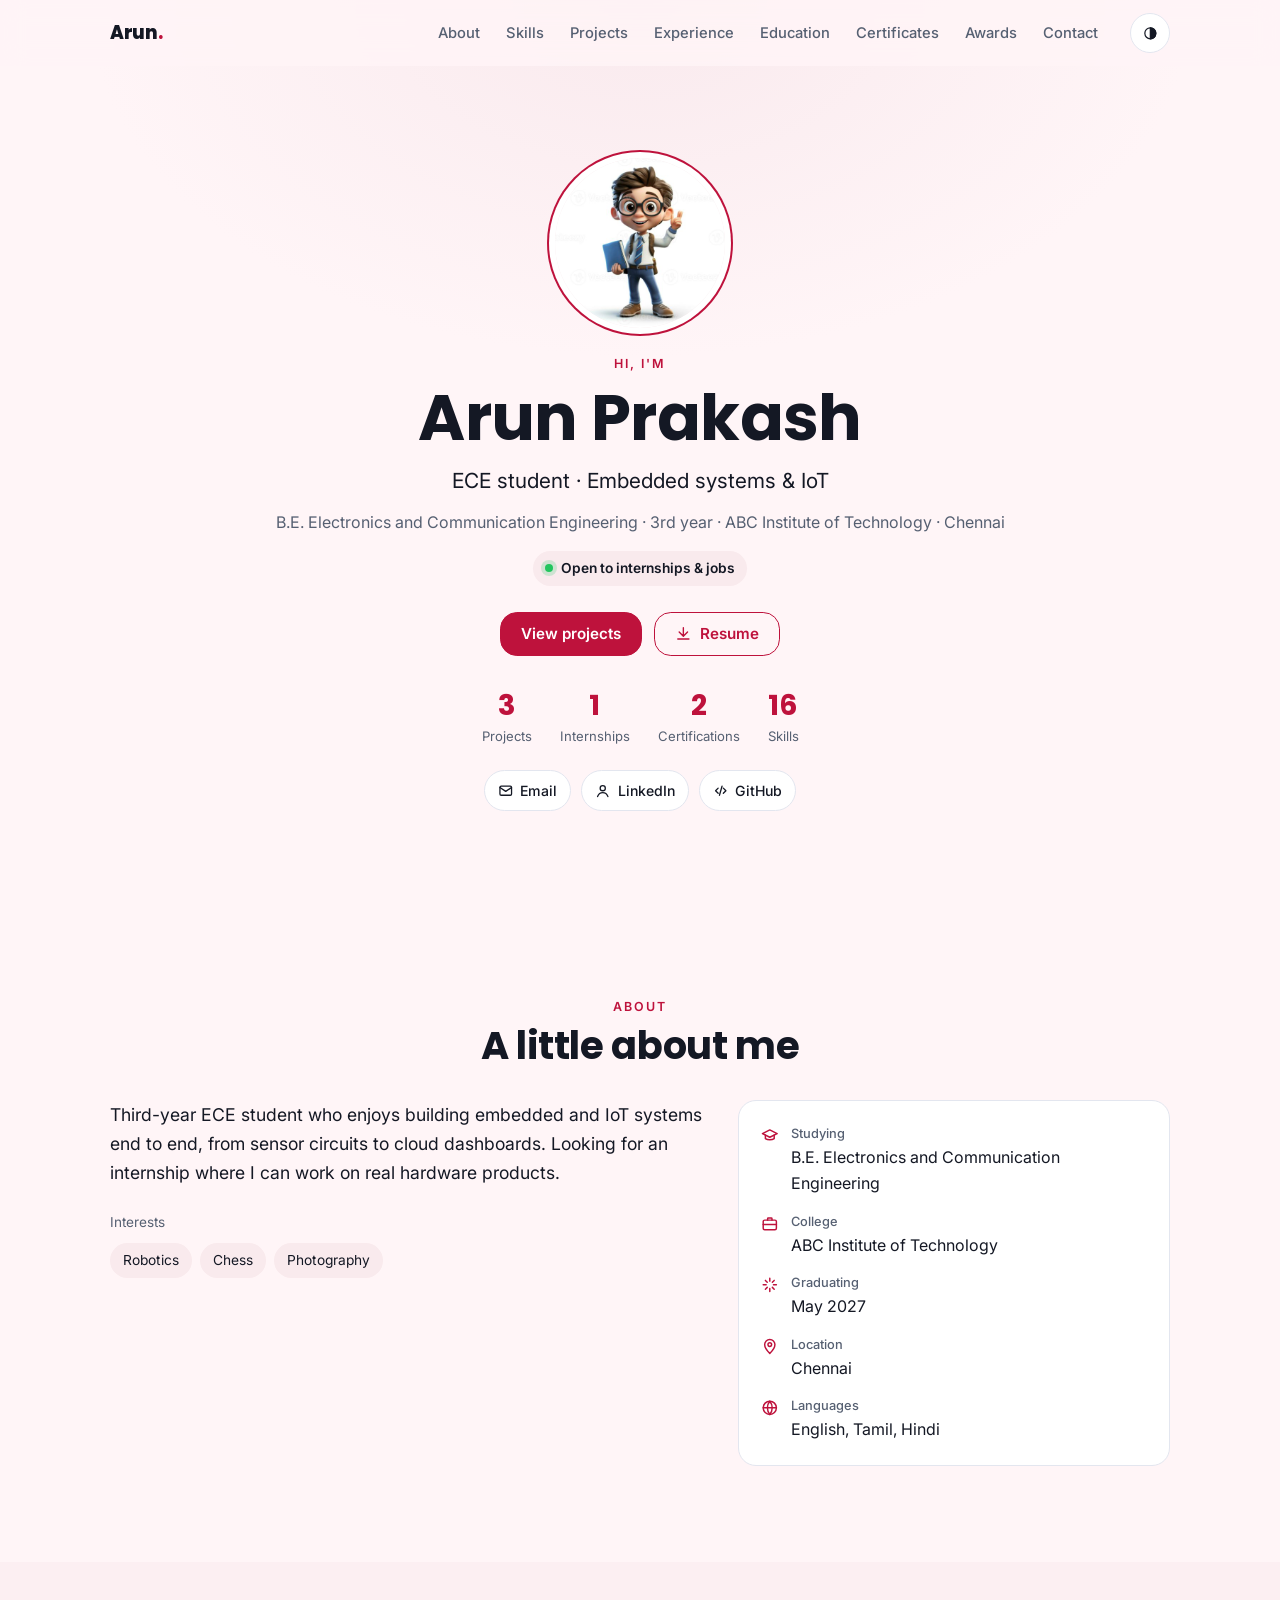
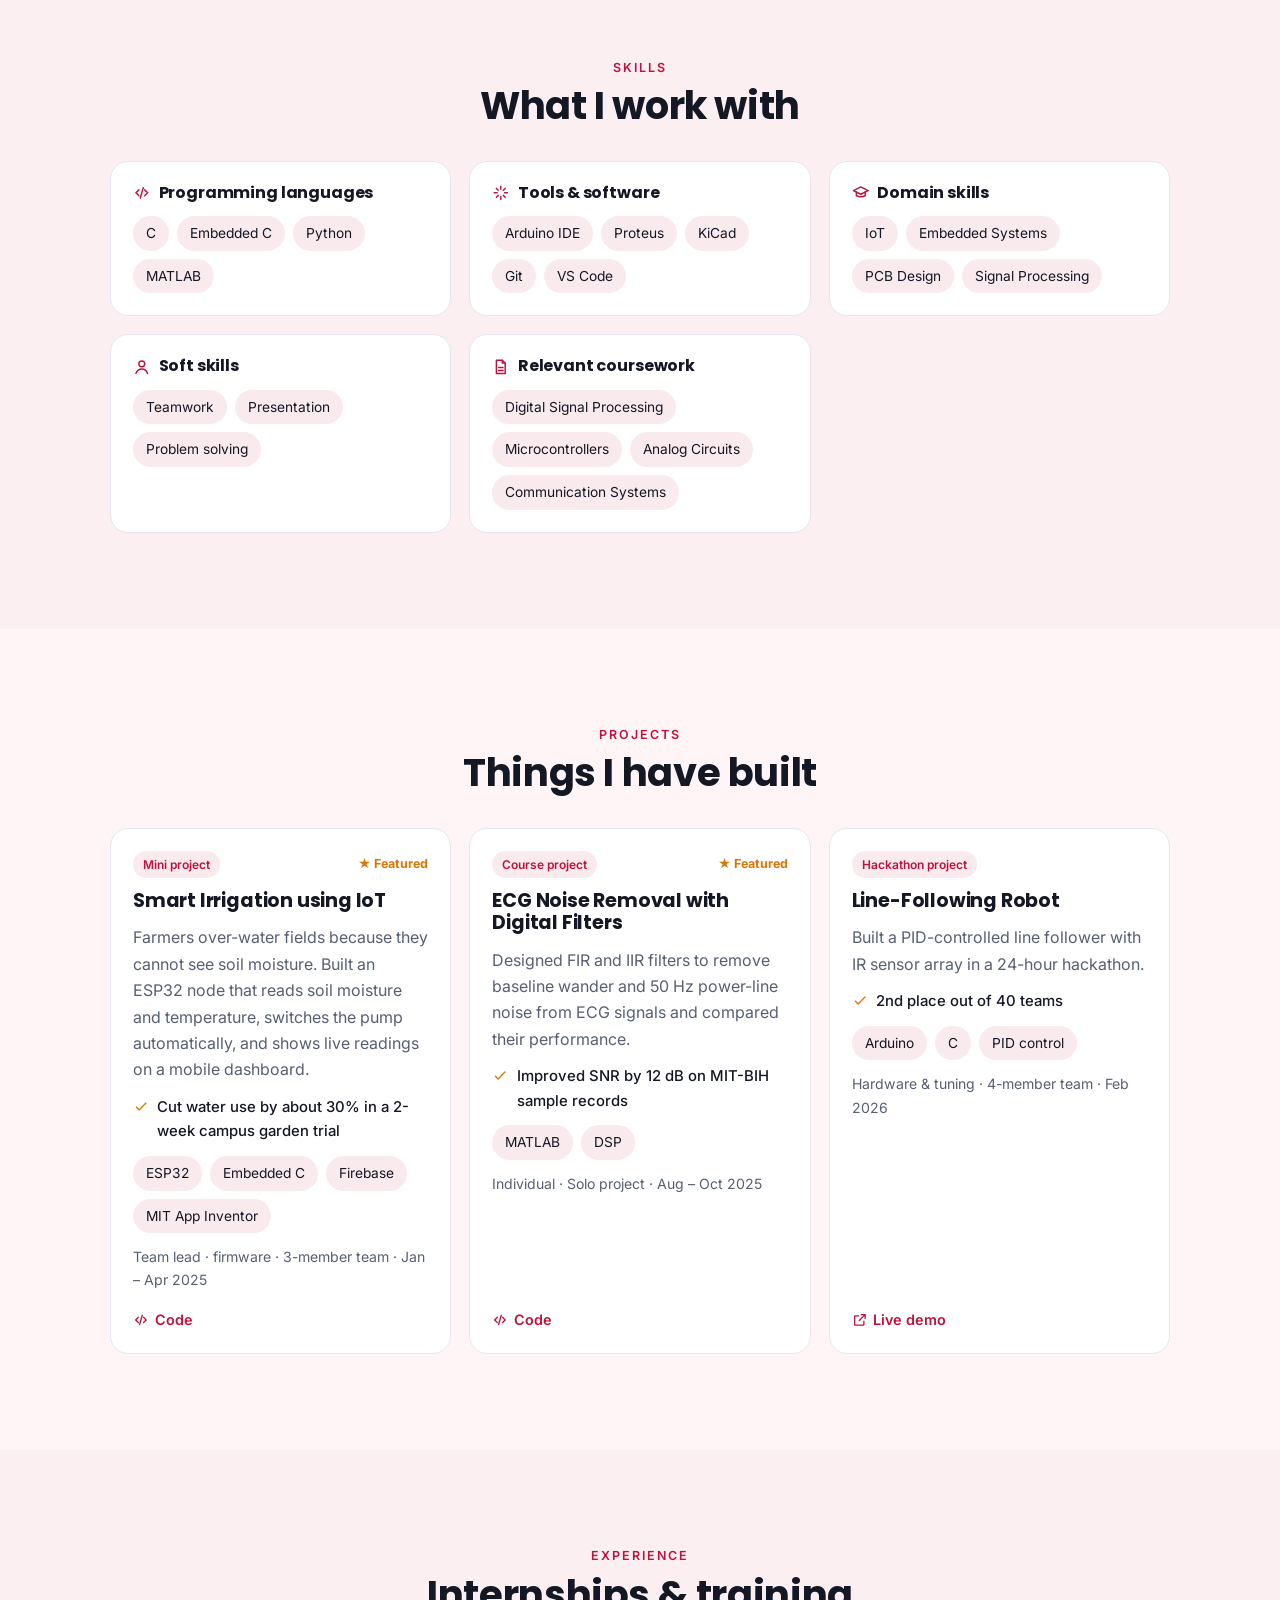
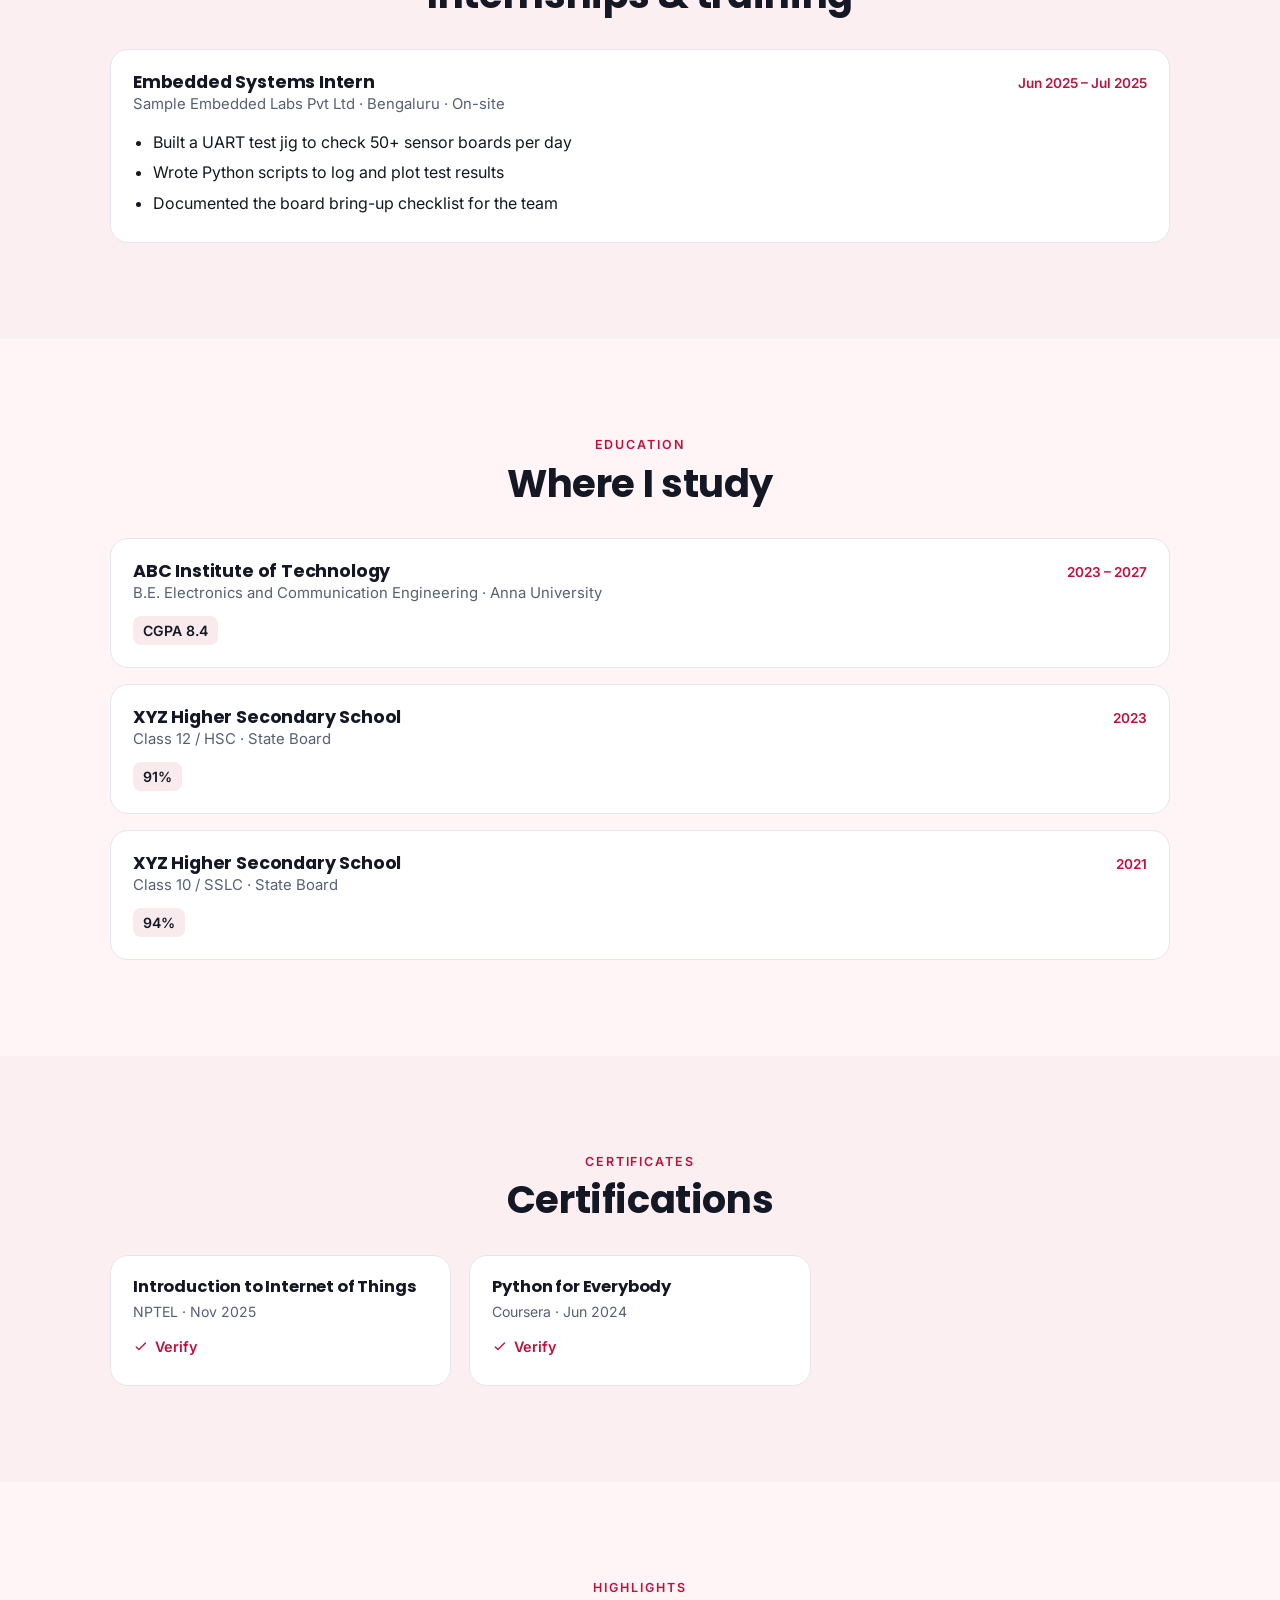
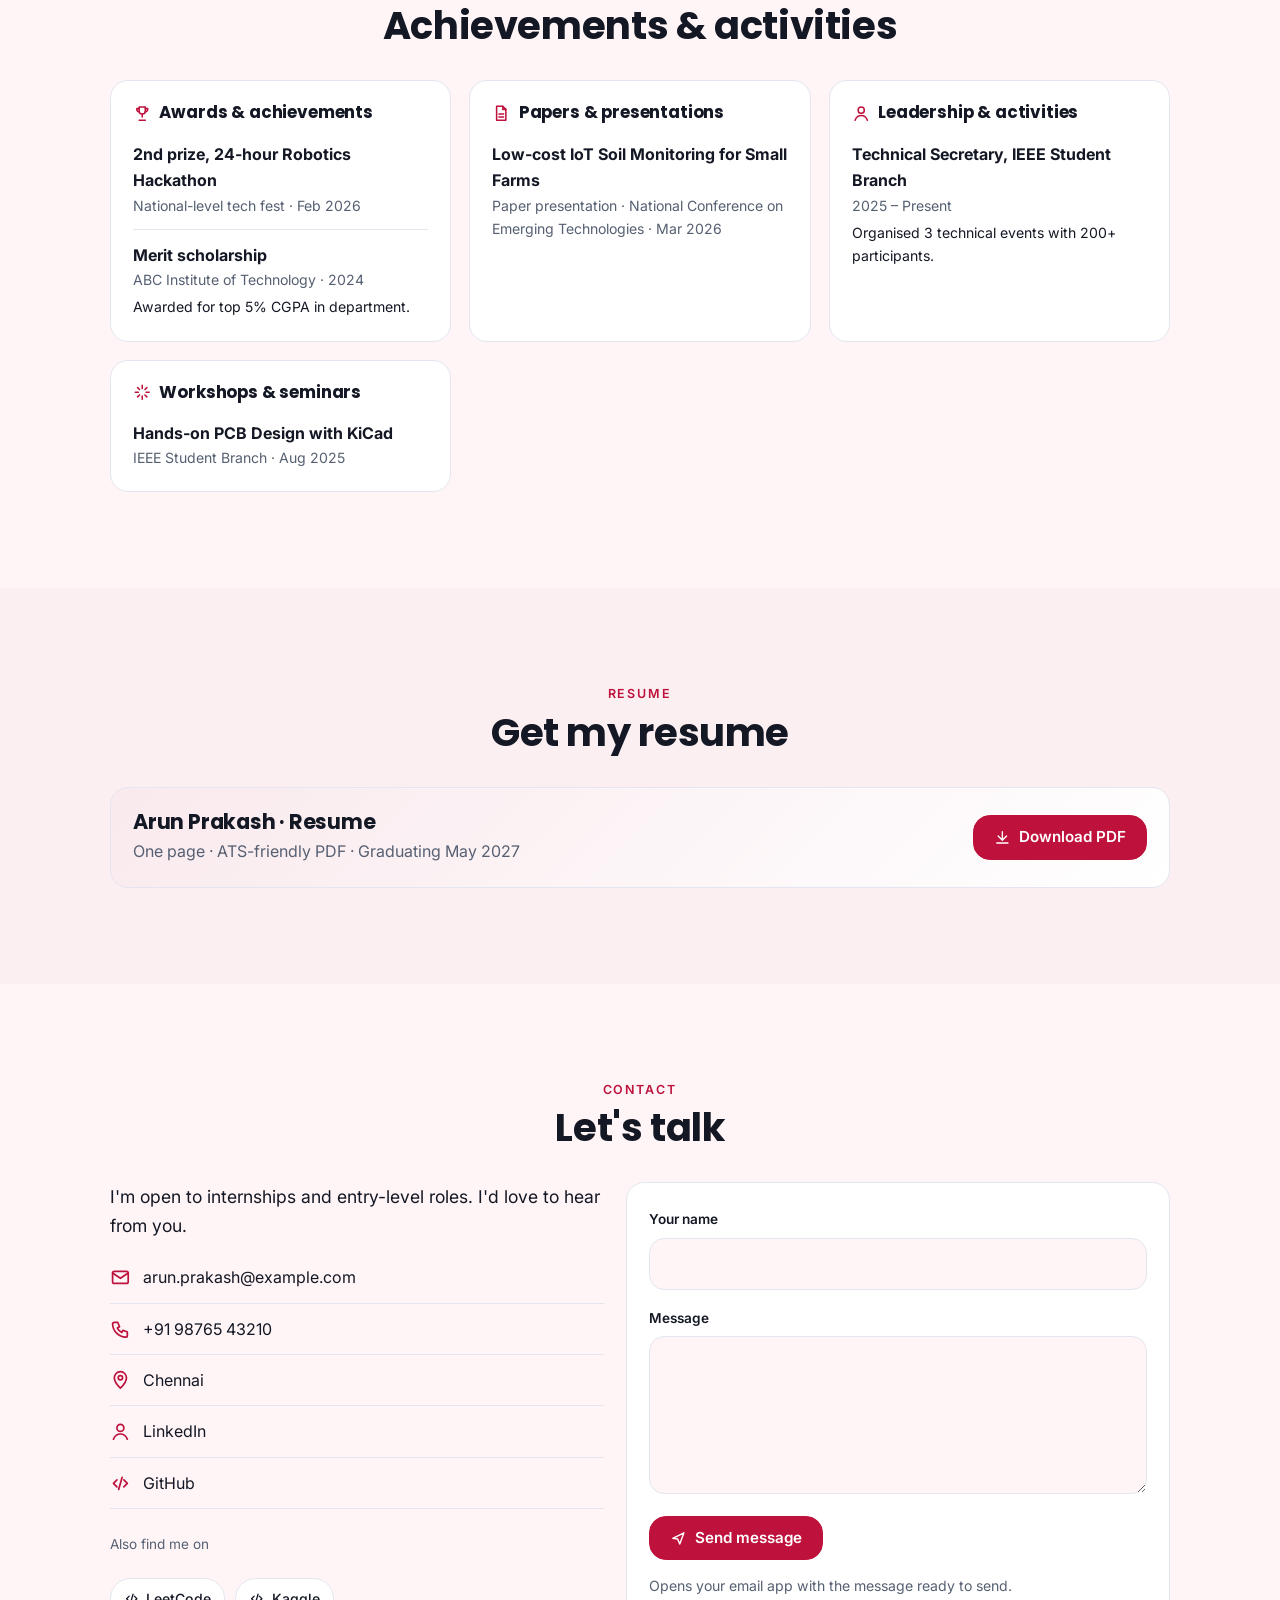
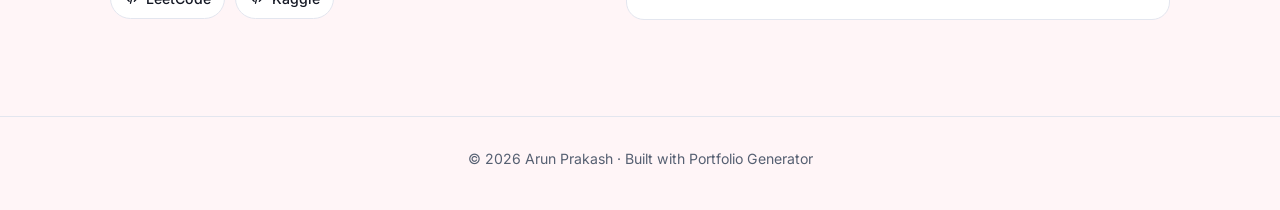
==== index.html @ 9b0698e5 "Add files via upload" ====
<!doctype html>
<html lang="en">
<head>
<meta charset="utf-8">
<meta name="viewport" content="width=device-width,initial-scale=1">
<title>Arun Prakash · Portfolio</title>
<meta name="description" content="ECE student · Embedded systems &amp; IoT">
<meta name="author" content="Arun Prakash">
<meta property="og:type" content="website">
<meta property="og:title" content="Arun Prakash · Portfolio">
<meta property="og:description" content="ECE student · Embedded systems &amp; IoT">
<meta property="og:url" content="https://hemasri-kalaiselvan.github.io/portfolio/">
<link rel="canonical" href="https://hemasri-kalaiselvan.github.io/portfolio/">
<meta property="og:image" content="https://hemasri-kalaiselvan.github.io/portfolio/assets/img/profile.jpg">
<meta name="theme-color" content="#be123c">
<meta name="color-scheme" content="light dark">
<link rel="icon" href="data:image/svg+xml,%3Csvg%20xmlns%3D%22http%3A%2F%2Fwww.w3.org%2F2000%2Fsvg%22%20viewBox%3D%220%200%2064%2064%22%3E%3Crect%20width%3D%2264%22%20height%3D%2264%22%20rx%3D%2216%22%20fill%3D%22%23be123c%22%2F%3E%3Ctext%20x%3D%2232%22%20y%3D%2245%22%20font-family%3D%22Arial%2Csans-serif%22%20font-size%3D%2236%22%20font-weight%3D%22800%22%20fill%3D%22%23fff%22%20text-anchor%3D%22middle%22%3EA%3C%2Ftext%3E%3C%2Fsvg%3E">
<link rel="preconnect" href="https://fonts.googleapis.com">
<link rel="preconnect" href="https://fonts.gstatic.com" crossorigin>
<link rel="stylesheet" href="https://fonts.googleapis.com/css2?family=Poppins:wght@500;600;700&family=Inter:wght@400;500;600&display=swap">
<link rel="stylesheet" href="css/style.css">
</head>
<body class="L-classic N-topbar A-lift F-friendly">
<header class="nav" id="nav"><a class="brand" href="#home">Arun<span>.</span></a><nav class="links" aria-label="Sections"><a href="#about"><svg class="i" viewBox="0 0 24 24" aria-hidden="true"><circle cx="12" cy="8" r="4"/><path d="M4 21c1.5-4 4.5-6 8-6s6.5 2 8 6"/></svg><span>About</span></a><a href="#skills"><svg class="i" viewBox="0 0 24 24" aria-hidden="true"><path d="M12 3v4M12 17v4M3 12h4M17 12h4M6 6l2.5 2.5M15.5 15.5L18 18M18 6l-2.5 2.5M8.5 15.5L6 18"/></svg><span>Skills</span></a><a href="#projects"><svg class="i" viewBox="0 0 24 24" aria-hidden="true"><path d="M3 7a2 2 0 0 1 2-2h4l2 2h8a2 2 0 0 1 2 2v8a2 2 0 0 1-2 2H5a2 2 0 0 1-2-2z"/></svg><span>Projects</span></a><a href="#experience"><svg class="i" viewBox="0 0 24 24" aria-hidden="true"><rect x="3" y="7" width="18" height="13" rx="2"/><path d="M9 7V5a1 1 0 0 1 1-1h4a1 1 0 0 1 1 1v2M3 13h18"/></svg><span>Experience</span></a><a href="#education"><svg class="i" viewBox="0 0 24 24" aria-hidden="true"><path d="M2 9l10-5 10 5-10 5z"/><path d="M6 11v5c3 2 9 2 12 0v-5"/></svg><span>Education</span></a><a href="#certifications"><svg class="i" viewBox="0 0 24 24" aria-hidden="true"><circle cx="12" cy="9" r="6"/><path d="M8.5 14L7 22l5-3 5 3-1.5-8"/></svg><span>Certificates</span></a><a href="#achievements"><svg class="i" viewBox="0 0 24 24" aria-hidden="true"><path d="M8 4h8v5a4 4 0 0 1-8 0z"/><path d="M8 6H5a3 3 0 0 0 3 4M16 6h3a3 3 0 0 1-3 4M12 13v4M8 21h8"/></svg><span>Awards</span></a><a href="#contact"><svg class="i" viewBox="0 0 24 24" aria-hidden="true"><rect x="3" y="5" width="18" height="14" rx="2"/><path d="M3 7l9 6 9-6"/></svg><span>Contact</span></a></nav><div class="tools"><button class="ib tt" id="themeToggle" type="button" aria-label="Switch light or dark mode" title="Light / dark"><svg class="i" viewBox="0 0 24 24" aria-hidden="true"><circle cx="12" cy="12" r="9"/><path d="M12 3a9 9 0 0 1 0 18z" fill="currentColor"/></svg></button><button class="ib burger" id="burger" type="button" aria-label="Open menu" aria-expanded="false"><svg class="i" viewBox="0 0 24 24" aria-hidden="true"><path d="M4 7h16M4 12h16M4 17h16"/></svg></button></div></header>
<section id="home" class="hero"><div class="wrap hero-inner"><div class="hero-photo rv"><img src="assets/img/profile.jpg" alt="Arun Prakash" width="480" height="480"></div><div class="hero-text rv"><p class="eyebrow">Hi, I'm</p><h1>Arun Prakash</h1><p class="headline">ECE student · Embedded systems &amp; IoT</p><p class="meta">B.E. Electronics and Communication Engineering · 3rd year · ABC Institute of Technology · Chennai</p><span class="badge"><i class="dot"></i>Open to internships &amp; jobs</span><div class="ctas"><a class="btn primary" href="#projects">View projects</a><a class="btn ghost" href="assets/resume/Arun_Prakash_Resume.pdf" download><svg class="i" viewBox="0 0 24 24" aria-hidden="true"><path d="M12 4v12M6 10l6 6 6-6M4 20h16"/></svg>Resume</a></div></div><div class="hero-stats rv"><div class="stat"><b>3</b><span>Projects</span></div><div class="stat"><b>1</b><span>Internships</span></div><div class="stat"><b>2</b><span>Certifications</span></div><div class="stat"><b>16</b><span>Skills</span></div></div><div class="hero-social rv"><a class="social" href="mailto:arun.prakash@example.com" aria-label="Email"><svg class="i" viewBox="0 0 24 24" aria-hidden="true"><rect x="3" y="5" width="18" height="14" rx="2"/><path d="M3 7l9 6 9-6"/></svg><span>Email</span></a><a class="social" href="https://www.linkedin.com/in/arun-prakash-example" target="_blank" rel="noopener" aria-label="LinkedIn"><svg class="i" viewBox="0 0 24 24" aria-hidden="true"><circle cx="12" cy="8" r="4"/><path d="M4 21c1.5-4 4.5-6 8-6s6.5 2 8 6"/></svg><span>LinkedIn</span></a><a class="social" href="https://github.com/arun-prakash-example" target="_blank" rel="noopener" aria-label="GitHub"><svg class="i" viewBox="0 0 24 24" aria-hidden="true"><path d="M8 8l-4 4 4 4M16 8l4 4-4 4M14 5l-4 14"/></svg><span>GitHub</span></a></div></div></section>
<main class="content">
<section id="about" class="sec"><div class="wrap"><div class="sh rv"><p class="eyebrow">About</p><h2>A little about me</h2></div><div class="sb"><div class="about"><div class="rv"><p class="lead">Third-year ECE student who enjoys building embedded and IoT systems end to end, from sensor circuits to cloud dashboards. Looking for an internship where I can work on real hardware products.</p><p class="label">Interests</p><ul class="chips"><li>Robotics</li><li>Chess</li><li>Photography</li></ul></div><div class="card facts rv"><div class="fact"><svg class="i" viewBox="0 0 24 24" aria-hidden="true"><path d="M2 9l10-5 10 5-10 5z"/><path d="M6 11v5c3 2 9 2 12 0v-5"/></svg><div><b>Studying</b>B.E. Electronics and Communication Engineering</div></div><div class="fact"><svg class="i" viewBox="0 0 24 24" aria-hidden="true"><rect x="3" y="7" width="18" height="13" rx="2"/><path d="M9 7V5a1 1 0 0 1 1-1h4a1 1 0 0 1 1 1v2M3 13h18"/></svg><div><b>College</b>ABC Institute of Technology</div></div><div class="fact"><svg class="i" viewBox="0 0 24 24" aria-hidden="true"><path d="M12 3v4M12 17v4M3 12h4M17 12h4M6 6l2.5 2.5M15.5 15.5L18 18M18 6l-2.5 2.5M8.5 15.5L6 18"/></svg><div><b>Graduating</b>May 2027</div></div><div class="fact"><svg class="i" viewBox="0 0 24 24" aria-hidden="true"><path d="M12 21s-7-6.5-7-12a7 7 0 0 1 14 0c0 5.5-7 12-7 12z"/><circle cx="12" cy="9" r="2.5"/></svg><div><b>Location</b>Chennai</div></div><div class="fact"><svg class="i" viewBox="0 0 24 24" aria-hidden="true"><circle cx="12" cy="12" r="9"/><path d="M3 12h18M12 3a14 14 0 0 1 0 18M12 3a14 14 0 0 0 0 18"/></svg><div><b>Languages</b>English, Tamil, Hindi</div></div></div></div></div></div></section>
<section id="skills" class="sec"><div class="wrap"><div class="sh rv"><p class="eyebrow">Skills</p><h2>What I work with</h2></div><div class="sb"><div class="skillgroups"><div class="card rv"><h3><svg class="i" viewBox="0 0 24 24" aria-hidden="true"><path d="M8 8l-4 4 4 4M16 8l4 4-4 4M14 5l-4 14"/></svg>Programming languages</h3><ul class="chips"><li>C</li><li>Embedded C</li><li>Python</li><li>MATLAB</li></ul></div><div class="card rv"><h3><svg class="i" viewBox="0 0 24 24" aria-hidden="true"><path d="M12 3v4M12 17v4M3 12h4M17 12h4M6 6l2.5 2.5M15.5 15.5L18 18M18 6l-2.5 2.5M8.5 15.5L6 18"/></svg>Tools & software</h3><ul class="chips"><li>Arduino IDE</li><li>Proteus</li><li>KiCad</li><li>Git</li><li>VS Code</li></ul></div><div class="card rv"><h3><svg class="i" viewBox="0 0 24 24" aria-hidden="true"><path d="M2 9l10-5 10 5-10 5z"/><path d="M6 11v5c3 2 9 2 12 0v-5"/></svg>Domain skills</h3><ul class="chips"><li>IoT</li><li>Embedded Systems</li><li>PCB Design</li><li>Signal Processing</li></ul></div><div class="card rv"><h3><svg class="i" viewBox="0 0 24 24" aria-hidden="true"><circle cx="12" cy="8" r="4"/><path d="M4 21c1.5-4 4.5-6 8-6s6.5 2 8 6"/></svg>Soft skills</h3><ul class="chips"><li>Teamwork</li><li>Presentation</li><li>Problem solving</li></ul></div><div class="card rv"><h3><svg class="i" viewBox="0 0 24 24" aria-hidden="true"><path d="M6 3h8l4 4v14H6z"/><path d="M14 3v4h4M9 13h6M9 17h6"/></svg>Relevant coursework</h3><ul class="chips"><li>Digital Signal Processing</li><li>Microcontrollers</li><li>Analog Circuits</li><li>Communication Systems</li></ul></div></div></div></div></section>
<section id="projects" class="sec"><div class="wrap"><div class="sh rv"><p class="eyebrow">Projects</p><h2>Things I have built</h2></div><div class="sb"><div class="grid"><article class="card proj rv" data-cat="Mini project"><div class="proj-top"><span class="tag">Mini project</span><span class="star">★ Featured</span></div><h3>Smart Irrigation using IoT</h3><p class="muted">Farmers over-water fields because they cannot see soil moisture. Built an ESP32 node that reads soil moisture and temperature, switches the pump automatically, and shows live readings on a mobile dashboard.</p><p class="outcome"><svg class="i" viewBox="0 0 24 24" aria-hidden="true"><path d="M5 12l4 4 10-10"/></svg><span>Cut water use by about 30% in a 2-week campus garden trial</span></p><ul class="chips"><li>ESP32</li><li>Embedded C</li><li>Firebase</li><li>MIT App Inventor</li></ul><p class="small muted">Team lead · firmware · 3-member team · Jan – Apr 2025</p><div class="plinks"><a href="https://github.com/arun-prakash-example/smart-irrigation" target="_blank" rel="noopener"><svg class="i" viewBox="0 0 24 24" aria-hidden="true"><path d="M8 8l-4 4 4 4M16 8l4 4-4 4M14 5l-4 14"/></svg>Code</a></div></article><article class="card proj rv" data-cat="Course project"><div class="proj-top"><span class="tag">Course project</span><span class="star">★ Featured</span></div><h3>ECG Noise Removal with Digital Filters</h3><p class="muted">Designed FIR and IIR filters to remove baseline wander and 50 Hz power-line noise from ECG signals and compared their performance.</p><p class="outcome"><svg class="i" viewBox="0 0 24 24" aria-hidden="true"><path d="M5 12l4 4 10-10"/></svg><span>Improved SNR by 12 dB on MIT-BIH sample records</span></p><ul class="chips"><li>MATLAB</li><li>DSP</li></ul><p class="small muted">Individual · Solo project · Aug – Oct 2025</p><div class="plinks"><a href="https://github.com/arun-prakash-example/ecg-filters" target="_blank" rel="noopener"><svg class="i" viewBox="0 0 24 24" aria-hidden="true"><path d="M8 8l-4 4 4 4M16 8l4 4-4 4M14 5l-4 14"/></svg>Code</a></div></article><article class="card proj rv" data-cat="Hackathon project"><div class="proj-top"><span class="tag">Hackathon project</span></div><h3>Line-Following Robot</h3><p class="muted">Built a PID-controlled line follower with IR sensor array in a 24-hour hackathon.</p><p class="outcome"><svg class="i" viewBox="0 0 24 24" aria-hidden="true"><path d="M5 12l4 4 10-10"/></svg><span>2nd place out of 40 teams</span></p><ul class="chips"><li>Arduino</li><li>C</li><li>PID control</li></ul><p class="small muted">Hardware &amp; tuning · 4-member team · Feb 2026</p><div class="plinks"><a href="https://youtube.com/watch?v=example" target="_blank" rel="noopener"><svg class="i" viewBox="0 0 24 24" aria-hidden="true"><path d="M14 4h6v6M20 4l-9 9M18 14v5a1 1 0 0 1-1 1H5a1 1 0 0 1-1-1V7a1 1 0 0 1 1-1h5"/></svg>Live demo</a></div></article></div></div></div></section>
<section id="experience" class="sec"><div class="wrap"><div class="sh rv"><p class="eyebrow">Experience</p><h2>Internships & training</h2></div><div class="sb"><div class="list"><article class="card entry rv"><div class="entry-head"><div><h3>Embedded Systems Intern</h3><p class="org">Sample Embedded Labs Pvt Ltd · Bengaluru · On-site</p></div><span class="when">Jun 2025 – Jul 2025</span></div><ul class="bullets"><li>Built a UART test jig to check 50+ sensor boards per day</li><li>Wrote Python scripts to log and plot test results</li><li>Documented the board bring-up checklist for the team</li></ul></article></div></div></div></section>
<section id="education" class="sec"><div class="wrap"><div class="sh rv"><p class="eyebrow">Education</p><h2>Where I study</h2></div><div class="sb"><div class="list"><article class="card entry rv"><div class="entry-head"><div><h3>ABC Institute of Technology</h3><p class="org">B.E. Electronics and Communication Engineering · Anna University</p></div><span class="when">2023 – 2027</span></div><span class="score">CGPA 8.4</span></article><article class="card entry rv"><div class="entry-head"><div><h3>XYZ Higher Secondary School</h3><p class="org">Class 12 / HSC · State Board</p></div><span class="when">2023</span></div><span class="score">91%</span></article><article class="card entry rv"><div class="entry-head"><div><h3>XYZ Higher Secondary School</h3><p class="org">Class 10 / SSLC · State Board</p></div><span class="when">2021</span></div><span class="score">94%</span></article></div></div></div></section>
<section id="certifications" class="sec"><div class="wrap"><div class="sh rv"><p class="eyebrow">Certificates</p><h2>Certifications</h2></div><div class="sb"><div class="grid"><article class="card cert rv"><h3>Introduction to Internet of Things</h3><p class="small muted">NPTEL · Nov 2025</p><a class="verify" href="https://nptel.ac.in/" target="_blank" rel="noopener"><svg class="i" viewBox="0 0 24 24" aria-hidden="true"><path d="M5 12l4 4 10-10"/></svg>Verify</a></article><article class="card cert rv"><h3>Python for Everybody</h3><p class="small muted">Coursera · Jun 2024</p><a class="verify" href="https://www.coursera.org/" target="_blank" rel="noopener"><svg class="i" viewBox="0 0 24 24" aria-hidden="true"><path d="M5 12l4 4 10-10"/></svg>Verify</a></article></div></div></div></section>
<section id="achievements" class="sec"><div class="wrap"><div class="sh rv"><p class="eyebrow">Highlights</p><h2>Achievements & activities</h2></div><div class="sb"><div class="hl"><div class="card rv"><h3 class="gt"><svg class="i" viewBox="0 0 24 24" aria-hidden="true"><path d="M8 4h8v5a4 4 0 0 1-8 0z"/><path d="M8 6H5a3 3 0 0 0 3 4M16 6h3a3 3 0 0 1-3 4M12 13v4M8 21h8"/></svg>Awards & achievements</h3><div class="hl-item"><b>2nd prize, 24-hour Robotics Hackathon</b><span class="small muted">National-level tech fest · Feb 2026</span></div><div class="hl-item"><b>Merit scholarship</b><span class="small muted">ABC Institute of Technology · 2024</span><p class="small">Awarded for top 5% CGPA in department.</p></div></div><div class="card rv"><h3 class="gt"><svg class="i" viewBox="0 0 24 24" aria-hidden="true"><path d="M6 3h8l4 4v14H6z"/><path d="M14 3v4h4M9 13h6M9 17h6"/></svg>Papers & presentations</h3><div class="hl-item"><b>Low-cost IoT Soil Monitoring for Small Farms</b><span class="small muted">Paper presentation · National Conference on Emerging Technologies · Mar 2026</span></div></div><div class="card rv"><h3 class="gt"><svg class="i" viewBox="0 0 24 24" aria-hidden="true"><circle cx="12" cy="8" r="4"/><path d="M4 21c1.5-4 4.5-6 8-6s6.5 2 8 6"/></svg>Leadership & activities</h3><div class="hl-item"><b>Technical Secretary, IEEE Student Branch</b><span class="small muted">2025 – Present</span><p class="small">Organised 3 technical events with 200+ participants.</p></div></div><div class="card rv"><h3 class="gt"><svg class="i" viewBox="0 0 24 24" aria-hidden="true"><path d="M12 3v4M12 17v4M3 12h4M17 12h4M6 6l2.5 2.5M15.5 15.5L18 18M18 6l-2.5 2.5M8.5 15.5L6 18"/></svg>Workshops & seminars</h3><div class="hl-item"><b>Hands-on PCB Design with KiCad</b><span class="small muted">IEEE Student Branch · Aug 2025</span></div></div></div></div></div></section>
<section id="resume" class="sec"><div class="wrap"><div class="sh rv"><p class="eyebrow">Resume</p><h2>Get my resume</h2></div><div class="sb"><div class="card resume-card rv"><div><h3>Arun Prakash · Resume</h3><p class="muted">One page · ATS-friendly PDF · Graduating May 2027</p></div><a class="btn primary" href="assets/resume/Arun_Prakash_Resume.pdf" download><svg class="i" viewBox="0 0 24 24" aria-hidden="true"><path d="M12 4v12M6 10l6 6 6-6M4 20h16"/></svg>Download PDF</a></div></div></div></section>
<section id="contact" class="sec"><div class="wrap"><div class="sh rv"><p class="eyebrow">Contact</p><h2>Let's talk</h2></div><div class="sb"><div class="contact"><div class="rv"><p class="lead" style="margin-bottom:12px">I'm open to internships and entry-level roles. I'd love to hear from you.</p><div class="cline"><svg class="i" viewBox="0 0 24 24" aria-hidden="true"><rect x="3" y="5" width="18" height="14" rx="2"/><path d="M3 7l9 6 9-6"/></svg><span><a href="mailto:arun.prakash@example.com">arun.prakash@example.com</a></span></div><div class="cline"><svg class="i" viewBox="0 0 24 24" aria-hidden="true"><path d="M5 4h4l2 5-2.5 1.5a11 11 0 0 0 5 5L15 13l5 2v4a2 2 0 0 1-2 2A16 16 0 0 1 3 6a2 2 0 0 1 2-2"/></svg><span><a href="tel:+919876543210">+91 98765 43210</a></span></div><div class="cline"><svg class="i" viewBox="0 0 24 24" aria-hidden="true"><path d="M12 21s-7-6.5-7-12a7 7 0 0 1 14 0c0 5.5-7 12-7 12z"/><circle cx="12" cy="9" r="2.5"/></svg><span>Chennai</span></div><div class="cline"><svg class="i" viewBox="0 0 24 24" aria-hidden="true"><circle cx="12" cy="8" r="4"/><path d="M4 21c1.5-4 4.5-6 8-6s6.5 2 8 6"/></svg><span><a href="https://www.linkedin.com/in/arun-prakash-example" target="_blank" rel="noopener">LinkedIn</a></span></div><div class="cline"><svg class="i" viewBox="0 0 24 24" aria-hidden="true"><path d="M8 8l-4 4 4 4M16 8l4 4-4 4M14 5l-4 14"/></svg><span><a href="https://github.com/arun-prakash-example" target="_blank" rel="noopener">GitHub</a></span></div><p class="label">Also find me on</p><div class="profiles"><a class="social" href="https://leetcode.com/u/arun-example" target="_blank" rel="noopener"><svg class="i" viewBox="0 0 24 24" aria-hidden="true"><path d="M8 8l-4 4 4 4M16 8l4 4-4 4M14 5l-4 14"/></svg><span>LeetCode</span></a><a class="social" href="https://www.kaggle.com/arunexample" target="_blank" rel="noopener"><svg class="i" viewBox="0 0 24 24" aria-hidden="true"><path d="M8 8l-4 4 4 4M16 8l4 4-4 4M14 5l-4 14"/></svg><span>Kaggle</span></a></div></div><form class="card cf rv" id="cform" data-to="arun.prakash@example.com"><div><label for="cf-n">Your name</label><input id="cf-n" name="name" autocomplete="name" required></div><div><label for="cf-m">Message</label><textarea id="cf-m" name="message" rows="5" required></textarea></div><button class="btn primary" type="submit"><svg class="i" viewBox="0 0 24 24" aria-hidden="true"><path d="M4 12l16-8-6 16-3-7z"/></svg>Send message</button><p class="small muted">Opens your email app with the message ready to send.</p></form></div></div></div></section>
</main>
<footer class="foot"><div class="wrap">© <span id="yr"></span> Arun Prakash · Built with Portfolio Generator</div></footer>
<a href="#home" class="totop" id="totop" aria-label="Back to top"><svg class="i" viewBox="0 0 24 24" aria-hidden="true"><path d="M12 19V5M6 11l6-6 6 6"/></svg></a>
<script src="js/main.js"></script>

</body>
</html>
---- css/style.css ----
/* Arun Prakash · Portfolio · design classic.rose.friendly.topbar.lift */
:root{--hf:'Poppins',system-ui,sans-serif;--bf:'Inter',system-ui,sans-serif;--hw:700;--track:-0.01em;--hcase:none;--radius:16px;--accent:#be123c;--accent2:#d97706;--bg:#fff5f7;--surface:#ffffff;--text:#141824;--muted:#566072;--line:#e3e6ef;--on-accent:#ffffff;--soft:color-mix(in srgb,var(--accent) 9%,var(--surface));color-scheme:light;}
@media (prefers-color-scheme:dark){:root:not([data-theme="light"]){--accent:#fda4af;--accent2:#fcd34d;--bg:#180a0f;--surface:#29141b;--text:#eceef7;--muted:#a3aabd;--line:rgba(255,255,255,.10);--on-accent:#180a0f;--soft:color-mix(in srgb,var(--accent) 16%,var(--surface));color-scheme:dark;}}
:root[data-theme="dark"]{--accent:#fda4af;--accent2:#fcd34d;--bg:#180a0f;--surface:#29141b;--text:#eceef7;--muted:#a3aabd;--line:rgba(255,255,255,.10);--on-accent:#180a0f;--soft:color-mix(in srgb,var(--accent) 16%,var(--surface));color-scheme:dark;}

*{box-sizing:border-box}
html{scroll-behavior:smooth;-webkit-text-size-adjust:100%}
body{margin:0;background:var(--bg);color:var(--text);font:16px/1.65 var(--bf);transition:background-color .3s,color .3s}
body.lock{overflow:hidden}
img{max-width:100%;display:block}
a{color:inherit;text-decoration:none}
h1,h2,h3{font-family:var(--hf);font-weight:var(--hw);letter-spacing:var(--track);line-height:1.15;margin:0}
p{margin:0}
.i{width:1.1em;height:1.1em;fill:none;stroke:currentColor;stroke-width:2;stroke-linecap:round;stroke-linejoin:round;flex:none;transition:transform .25s}
.wrap{max-width:1100px;margin:0 auto;padding:0 20px}
section{scroll-margin-top:76px}
.sec{padding:clamp(56px,9vw,96px) 0}
.sh{margin-bottom:32px}
.eyebrow{font-size:.78rem;font-weight:600;letter-spacing:.16em;text-transform:uppercase;color:var(--accent)}
.sh h2{font-size:clamp(1.7rem,4vw,2.4rem);margin-top:6px;text-transform:var(--hcase)}
.muted{color:var(--muted)}
.small{font-size:.88rem}
.lead{font-size:1.1rem}
.card{position:relative;background:var(--surface);border:1px solid var(--line);border-radius:var(--radius);padding:22px;transition:transform .3s,box-shadow .3s,border-color .3s,background-color .3s}
.grid{display:grid;grid-template-columns:repeat(auto-fill,minmax(min(100%,300px),1fr));gap:18px}
.chips{display:flex;flex-wrap:wrap;gap:8px;list-style:none;padding:0;margin:0}
.chips li{padding:5px 12px;border-radius:999px;background:var(--soft);font-size:.86rem;border:1px solid transparent;transition:.25s}
.btn{position:relative;overflow:hidden;display:inline-flex;align-items:center;gap:8px;padding:12px 20px;border-radius:calc(var(--radius) * .6 + 6px);font:600 .95rem/1.2 var(--bf);border:1.5px solid var(--accent);cursor:pointer;transition:transform .2s,box-shadow .25s,background-color .25s,color .25s}
.btn.primary{background:var(--accent);color:var(--on-accent)}
.btn.ghost{background:transparent;color:var(--accent)}
.btn:active{transform:scale(.97)}
.ripple{position:absolute;width:12px;height:12px;border-radius:50%;background:currentColor;opacity:.35;transform:translate(-50%,-50%) scale(0);animation:rip .6s ease-out forwards;pointer-events:none}
@keyframes rip{to{transform:translate(-50%,-50%) scale(30);opacity:0}}
.hero{padding:clamp(100px,14vw,150px) 0 clamp(56px,8vw,90px)}
.hero-photo{margin:8px 0 26px 8px;width:clamp(120px,22vw,170px);aspect-ratio:1;border-radius:50%;overflow:hidden;background:var(--soft);display:grid;place-items:center;box-shadow:0 0 0 6px var(--surface),0 0 0 8px var(--accent)}
.hero-photo img{width:100%;height:100%;object-fit:cover}
.initials{font-family:var(--hf);font-size:2.6rem;font-weight:700;color:var(--accent)}
.hero h1{font-size:clamp(2.3rem,7vw,4rem);margin:6px 0 10px}
.headline{font-size:clamp(1.05rem,2.4vw,1.3rem)}
.meta{color:var(--muted);margin-top:10px}
.badge{display:inline-flex;align-items:center;gap:8px;margin-top:16px;padding:6px 12px;border-radius:999px;background:var(--soft);font-size:.86rem;font-weight:600}
.badge .dot{width:8px;height:8px;border-radius:50%;background:#22c55e;box-shadow:0 0 0 4px rgba(34,197,94,.2);animation:pulse 2s infinite}
@keyframes pulse{50%{box-shadow:0 0 0 8px rgba(34,197,94,0)}}
.ctas{display:flex;flex-wrap:wrap;gap:12px;margin-top:26px}
.hero-stats{display:flex;flex-wrap:wrap;gap:28px;margin-top:34px}
.stat b{display:block;font-family:var(--hf);font-size:1.8rem;color:var(--accent);line-height:1.1}
.stat span{font-size:.82rem;color:var(--muted)}
.hero-social,.profiles{display:flex;flex-wrap:wrap;gap:10px;margin-top:22px}
.social{display:inline-flex;align-items:center;gap:7px;padding:8px 13px;border-radius:999px;border:1px solid var(--line);background:var(--surface);font-size:.88rem;font-weight:500;transition:.25s}
.social:hover{border-color:var(--accent);color:var(--accent)}
.about{display:grid;gap:24px}
@media(min-width:820px){.about{grid-template-columns:1.4fr 1fr}}
.facts{display:grid;gap:14px;align-content:start}
.fact{display:flex;gap:12px;align-items:flex-start}
.fact .i{color:var(--accent);margin-top:4px}
.fact b{display:block;font-size:.8rem;color:var(--muted);font-weight:500}
.label{font-size:.85rem;color:var(--muted);margin:24px 0 10px}
.skillgroups{display:grid;gap:18px;grid-template-columns:repeat(auto-fill,minmax(min(100%,260px),1fr))}
.skillgroups h3{font-size:1rem;margin-bottom:14px;display:flex;gap:8px;align-items:center}
.skillgroups h3 .i{color:var(--accent)}
.filters{display:flex;flex-wrap:wrap;gap:8px;margin-bottom:22px}
.filters button{font:500 .88rem var(--bf);padding:7px 14px;border-radius:999px;border:1px solid var(--line);background:var(--surface);color:var(--text);cursor:pointer;transition:.2s}
.filters button.active,.filters button:hover{background:var(--accent);color:var(--on-accent);border-color:var(--accent)}
.proj{display:flex;flex-direction:column;gap:12px}
.proj[hidden]{display:none}
.proj-top{display:flex;justify-content:space-between;gap:8px;align-items:center}
.tag{font-size:.75rem;font-weight:600;padding:4px 10px;border-radius:999px;background:var(--soft);color:var(--accent)}
.star{font-size:.78rem;font-weight:700;color:var(--accent2)}
.proj h3{font-size:1.2rem}
.outcome{display:flex;gap:8px;font-weight:500;font-size:.93rem}
.outcome .i{color:var(--accent2);margin-top:4px}
.plinks{display:flex;flex-wrap:wrap;gap:16px;margin-top:auto;padding-top:4px}
.plinks a,.verify{display:inline-flex;gap:6px;align-items:center;font-weight:600;font-size:.9rem;color:var(--accent)}
.list{display:grid;gap:16px}
.entry-head{display:flex;flex-wrap:wrap;justify-content:space-between;gap:6px 16px;align-items:baseline}
.entry h3{font-size:1.1rem}
.org{color:var(--muted);font-size:.93rem}
.when{font-size:.85rem;font-weight:600;color:var(--accent);white-space:nowrap}
.score{display:inline-block;margin-top:10px;font-weight:600;font-size:.88rem;padding:3px 10px;border-radius:8px;background:var(--soft)}
.bullets{margin:12px 0 0;padding-left:20px}
.bullets li{margin:4px 0}
.verify{margin-top:12px}
.cert h3{font-size:1.02rem;margin-bottom:4px}
.hl{display:grid;gap:18px;grid-template-columns:repeat(auto-fill,minmax(min(100%,340px),1fr))}
.gt{font-size:1.05rem;margin-bottom:6px;display:flex;align-items:center;gap:8px}
.gt .i{color:var(--accent)}
.hl-item{padding:12px 0;border-bottom:1px solid var(--line)}
.hl-item:last-child{border-bottom:0;padding-bottom:0}
.hl-item b,.hl-item span{display:block}
.hl-item p{margin-top:4px}
.resume-card{display:flex;flex-wrap:wrap;align-items:center;justify-content:space-between;gap:20px;background:linear-gradient(135deg,var(--soft),var(--surface))}
.resume-card h3{font-size:1.3rem;margin-bottom:4px}
.contact{display:grid;gap:22px}
@media(min-width:820px){.contact{grid-template-columns:1fr 1.1fr}}
.cline{display:flex;gap:12px;align-items:center;padding:12px 0;border-bottom:1px solid var(--line);overflow-wrap:anywhere}
.cline .i{color:var(--accent);width:1.3em;height:1.3em}
.cline a:hover{color:var(--accent)}
.cf{display:grid;gap:14px;align-content:start}
.cf label{font-size:.85rem;font-weight:600}
.cf input,.cf textarea{width:100%;font:inherit;padding:12px 14px;border-radius:calc(var(--radius) * .5 + 6px);border:1px solid var(--line);background:var(--bg);color:var(--text);outline:none;margin-top:6px}
.cf input:focus,.cf textarea:focus{border-color:var(--accent);box-shadow:0 0 0 3px var(--soft)}
.cf .btn{justify-self:start}
.foot{padding:30px 0 40px;text-align:center;color:var(--muted);font-size:.88rem;border-top:1px solid var(--line)}
.totop{position:fixed;right:18px;bottom:18px;width:44px;height:44px;border-radius:50%;display:grid;place-items:center;background:var(--accent);color:var(--on-accent);opacity:0;transform:translateY(12px);pointer-events:none;transition:.3s;z-index:40}
.totop.show{opacity:1;transform:none;pointer-events:auto}
.rv{opacity:0;transform:var(--rv,translateY(20px));transition:opacity .7s ease,transform .7s cubic-bezier(.2,.7,.2,1)}
.rv.in{opacity:1;transform:none}
.nav{z-index:50;display:flex;align-items:center;gap:12px}
.nav::before{content:"";position:absolute;inset:0;z-index:-1;border-radius:inherit;transition:.3s}
.brand{position:relative;z-index:2;font-family:var(--hf);font-weight:800;font-size:1.15rem;letter-spacing:-.02em}
.brand span{color:var(--accent)}
.links{display:flex;gap:2px}
.links a{display:inline-flex;align-items:center;gap:7px;padding:8px 12px;border-radius:999px;font-size:.92rem;font-weight:500;color:var(--muted);transition:.2s}
.links a:hover,.links a.active{color:var(--accent);background:var(--soft)}
.links a .i{display:none}
.tools{position:relative;z-index:2;display:flex;gap:6px;margin-left:auto}
.ib{width:40px;height:40px;border-radius:50%;display:grid;place-items:center;border:1px solid var(--line);background:var(--surface);color:var(--text);cursor:pointer;transition:.2s}
.ib:hover{border-color:var(--accent);color:var(--accent)}
.burger{display:none}
body .nav.open .links{position:fixed;inset:0;z-index:1;display:flex;flex-direction:column;align-items:center;justify-content:center;gap:4px;background:var(--bg);transform:none;width:auto;max-width:none;padding:0;border:0;border-radius:0;box-shadow:none;animation:navfade .25s}
body .nav.open .links a{width:auto;height:auto;font-size:1.25rem;padding:12px 22px;color:var(--text);background:none;transform:none;flex-direction:row;border-radius:999px;animation:navup .4s backwards}
body .nav.open .links a:nth-child(2){animation-delay:.04s}body .nav.open .links a:nth-child(3){animation-delay:.08s}body .nav.open .links a:nth-child(4){animation-delay:.12s}body .nav.open .links a:nth-child(5){animation-delay:.16s}body .nav.open .links a:nth-child(6){animation-delay:.2s}body .nav.open .links a:nth-child(7){animation-delay:.24s}body .nav.open .links a:nth-child(8){animation-delay:.28s}body .nav.open .links a:nth-child(9){animation-delay:.32s}
body .nav.open .links a .i{display:inline;color:var(--accent)}
body .nav.open .links a span{position:static;opacity:1;transform:none;background:none;border:0;padding:0;font-size:inherit;color:inherit;display:inline}
body .nav.open .links a.active{color:var(--accent)}
@keyframes navfade{from{opacity:0}}
@keyframes navup{from{opacity:0;transform:translateY(14px)}}
@media (prefers-reduced-motion:reduce){*{animation:none!important;transition:none!important;scroll-behavior:auto!important}.rv{opacity:1;transform:none}}
@media print{.nav,.totop,.cf{display:none}.rv{opacity:1;transform:none}}

.N-topbar .nav{position:fixed;top:0;left:0;right:0;height:66px;padding:0 max(20px,calc((100% - 1060px) / 2))}
.N-topbar .nav::before{background:color-mix(in srgb,var(--bg) 82%,transparent);backdrop-filter:blur(12px);-webkit-backdrop-filter:blur(12px);border-bottom:1px solid transparent}
.N-topbar .nav.scrolled::before{border-bottom-color:var(--line)}
.N-topbar .links{margin-left:auto}
.N-topbar .tools{margin-left:8px}
@media(max-width:1023px){.N-topbar .links{display:none}.N-topbar .burger{display:grid}.N-topbar .tools{margin-left:auto}}
.L-classic{--radius:18px}
.L-classic .hero{text-align:center;background:radial-gradient(60% 55% at 50% 0%,var(--soft),transparent 72%)}
.L-classic .hero-inner{display:flex;flex-direction:column;align-items:center}
.L-classic .hero-photo{margin:8px 0 26px}
.L-classic .ctas,.L-classic .hero-stats,.L-classic .hero-social{justify-content:center}
.L-classic .sh{text-align:center}
.L-classic .content>.sec:nth-child(even){background:color-mix(in srgb,var(--soft) 55%,var(--bg))}
.A-lift{--rv:translateY(26px)}
.A-lift .card:hover{transform:translateY(-6px);box-shadow:0 22px 40px -22px color-mix(in srgb,var(--accent) 65%,transparent);border-color:color-mix(in srgb,var(--accent) 35%,var(--line))}
.A-lift .btn:hover{transform:translateY(-2px);box-shadow:0 10px 22px -10px var(--accent)}
.A-lift .chips li:hover{background:var(--accent);color:var(--on-accent);transform:translateY(-2px)}
.A-lift .hero-photo{transition:transform .4s}
.A-lift .hero-photo:hover{transform:scale(1.04) rotate(-2deg)}
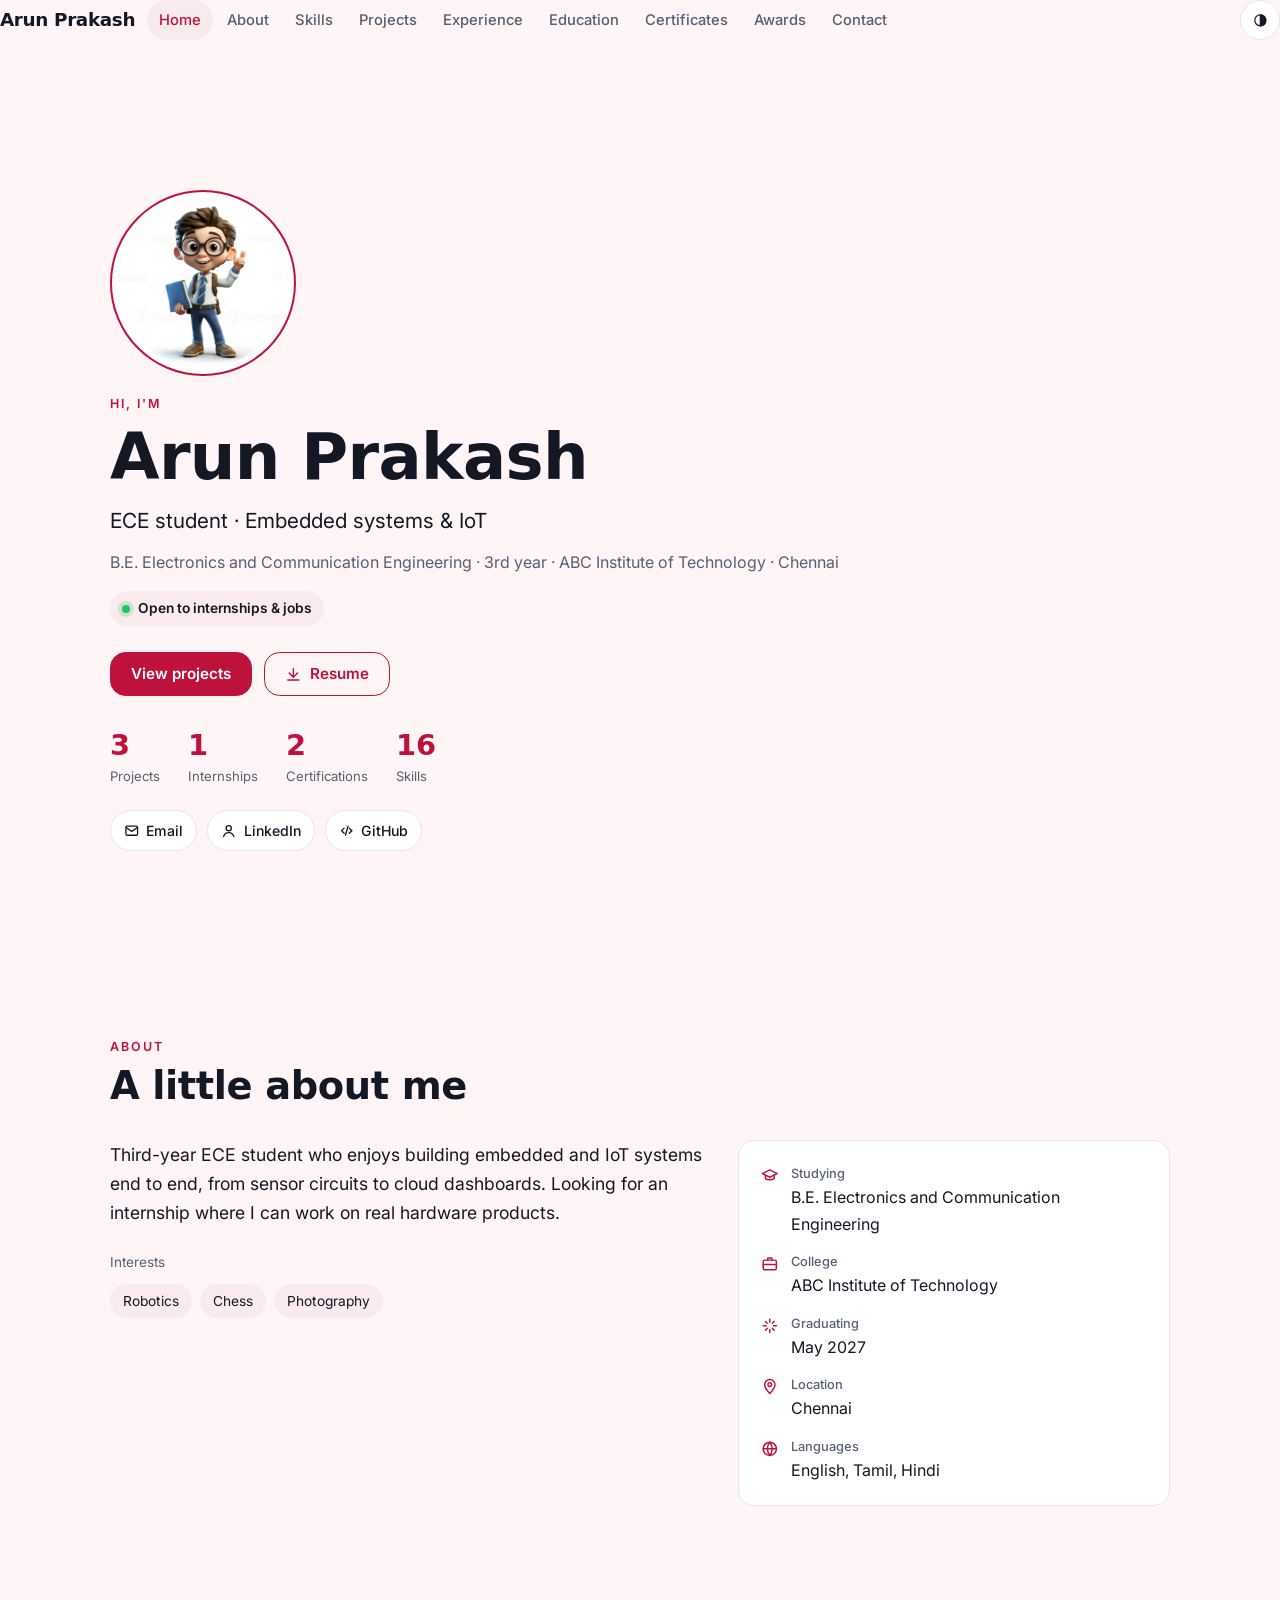
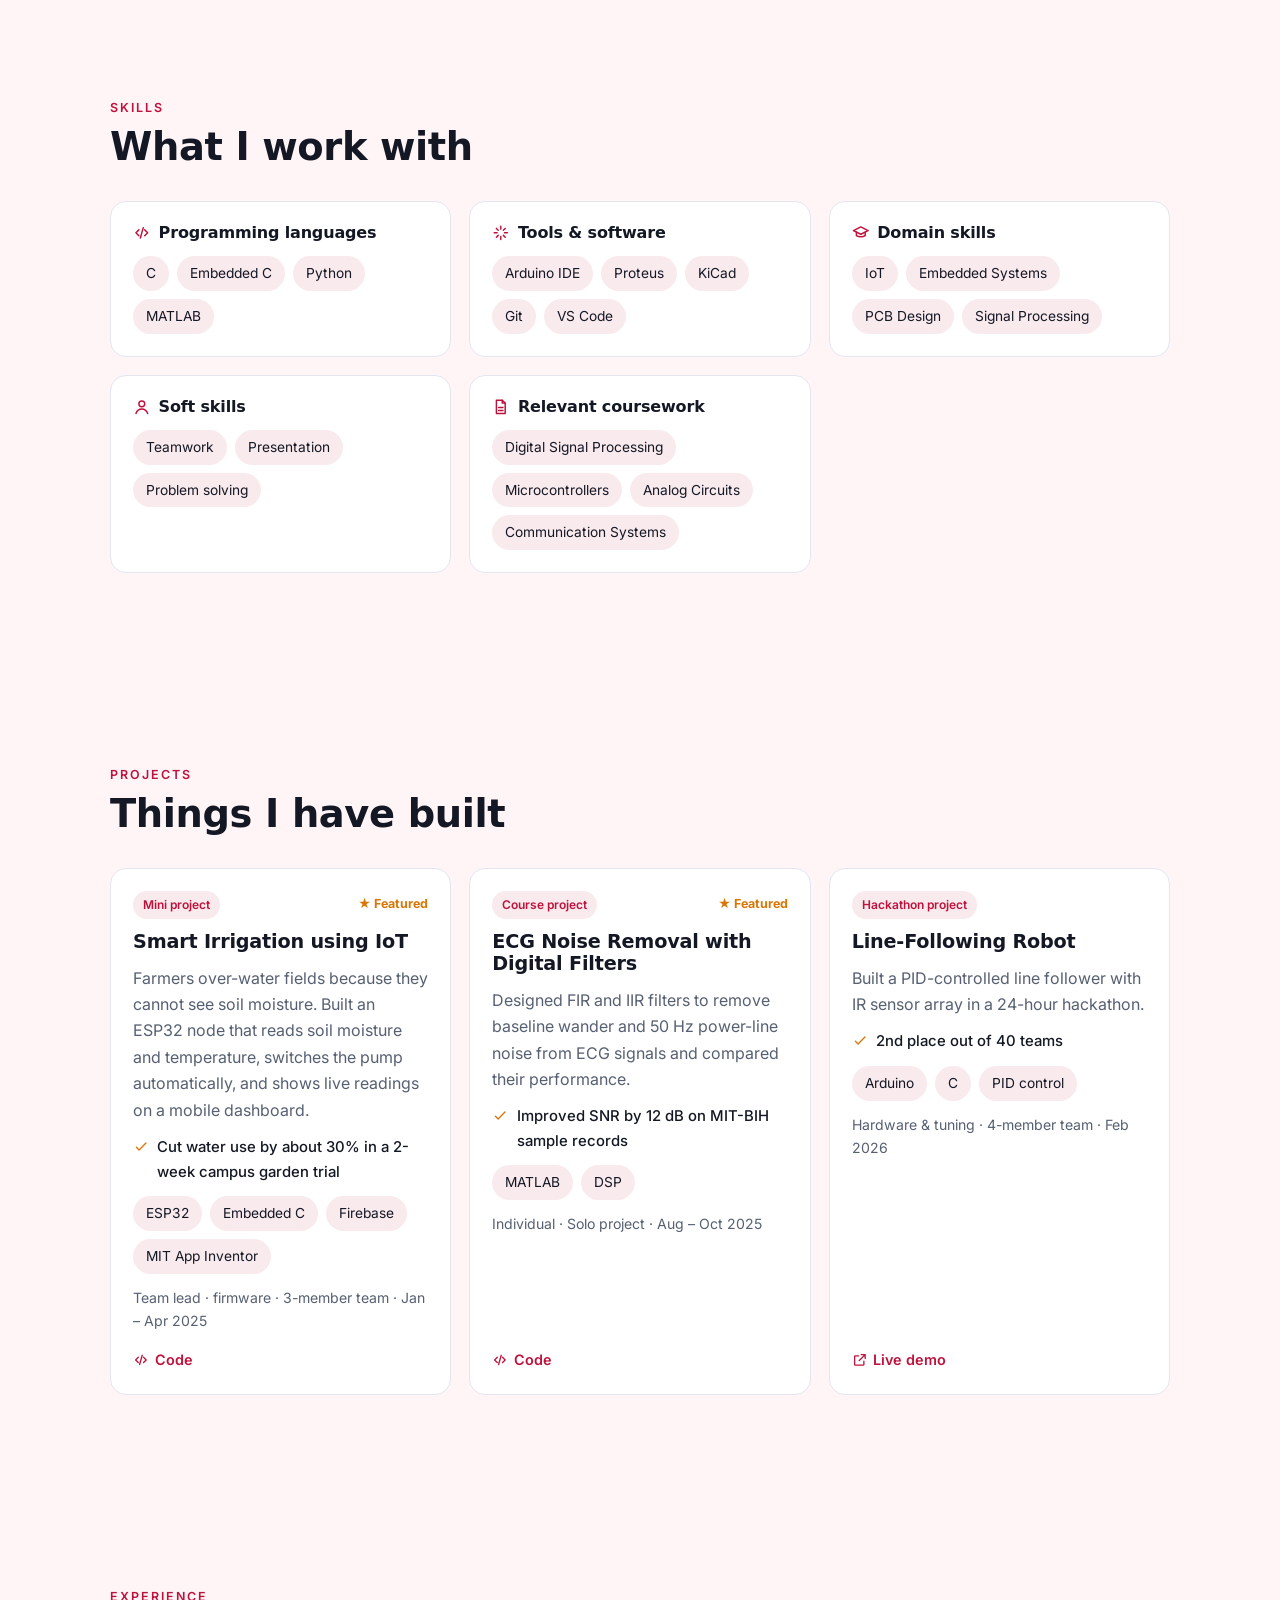
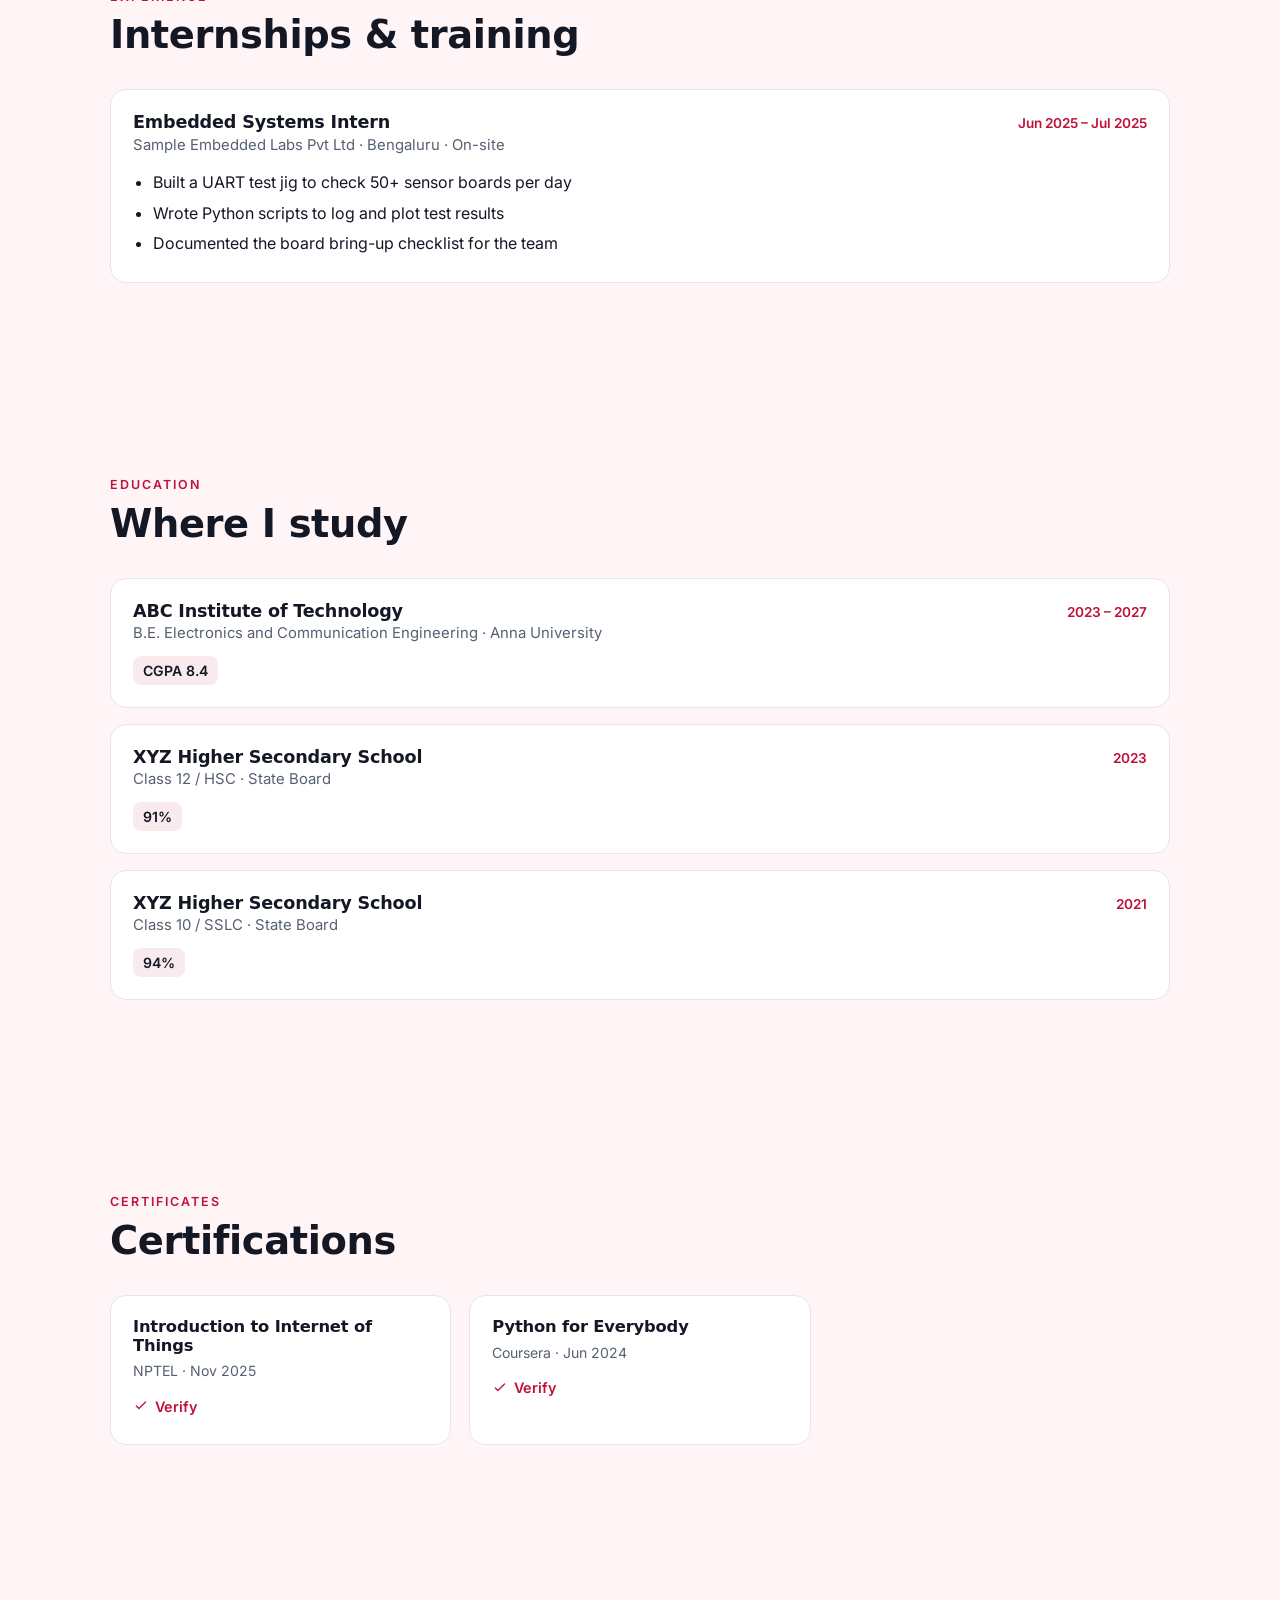
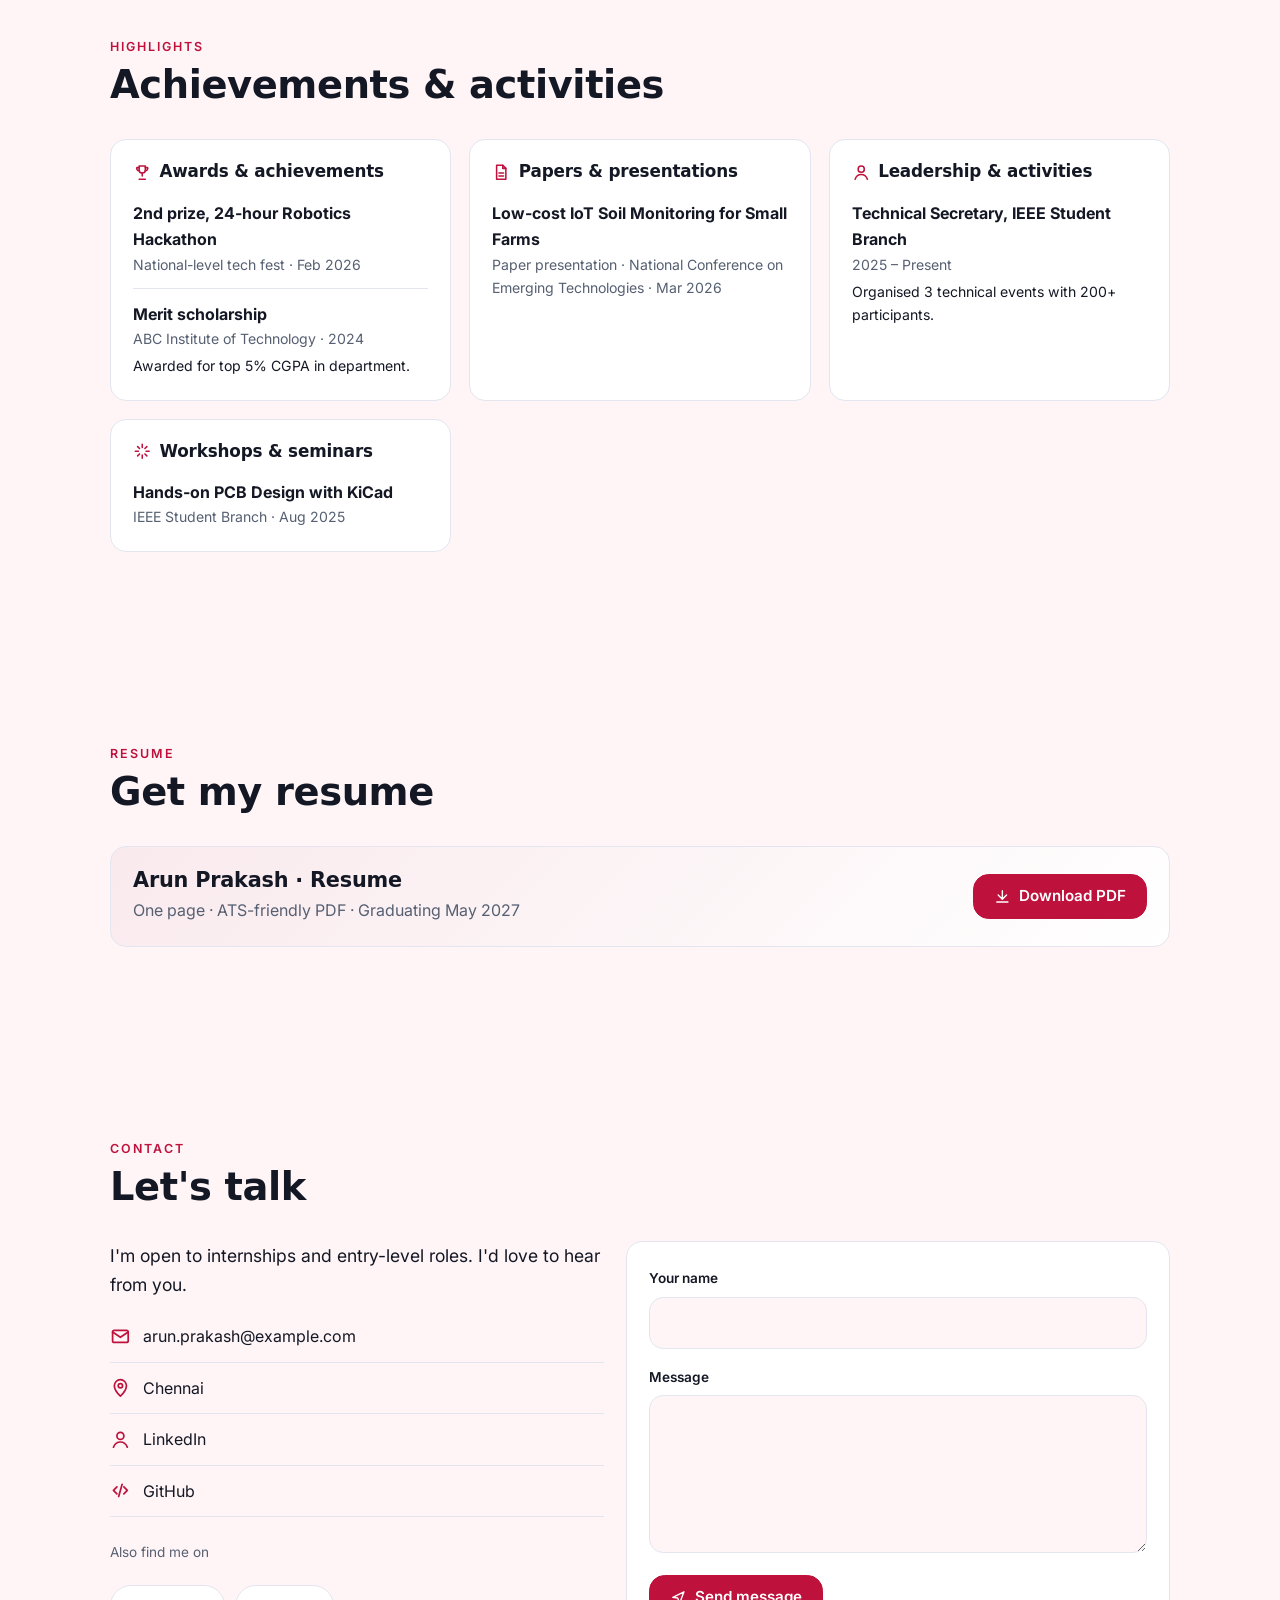
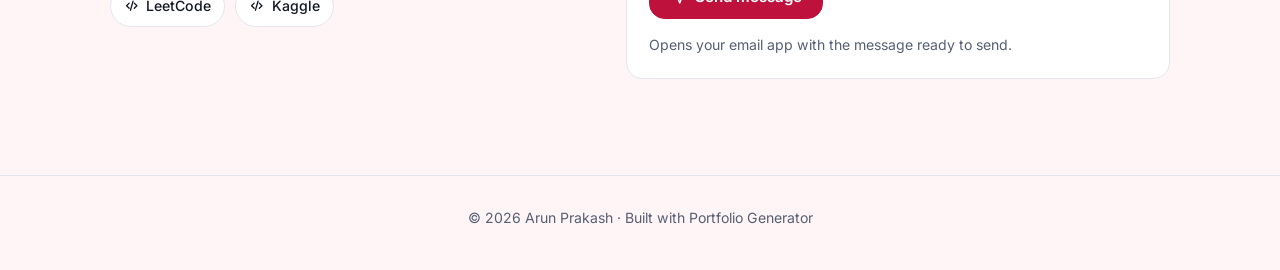
==== commit 683a5f75: "Add files via upload" ====
--- a/index.html
+++ b/index.html
@@ -9,19 +9,19 @@
 <meta property="og:type" content="website">
 <meta property="og:title" content="Arun Prakash · Portfolio">
 <meta property="og:description" content="ECE student · Embedded systems &amp; IoT">
-<meta property="og:url" content="https://hemasri-kalaiselvan.github.io/portfolio/">
-<link rel="canonical" href="https://hemasri-kalaiselvan.github.io/portfolio/">
-<meta property="og:image" content="https://hemasri-kalaiselvan.github.io/portfolio/assets/img/profile.jpg">
-<meta name="theme-color" content="#be123c">
+<meta property="og:url" content="https://arunprakash.github.io/portfolio/">
+<link rel="canonical" href="https://arunprakash.github.io/portfolio/">
+<meta property="og:image" content="https://arunprakash.github.io/portfolio/assets/img/profile.jpg">
+<meta name="theme-color" content="#1e293b">
 <meta name="color-scheme" content="light dark">
-<link rel="icon" href="data:image/svg+xml,%3Csvg%20xmlns%3D%22http%3A%2F%2Fwww.w3.org%2F2000%2Fsvg%22%20viewBox%3D%220%200%2064%2064%22%3E%3Crect%20width%3D%2264%22%20height%3D%2264%22%20rx%3D%2216%22%20fill%3D%22%23be123c%22%2F%3E%3Ctext%20x%3D%2232%22%20y%3D%2245%22%20font-family%3D%22Arial%2Csans-serif%22%20font-size%3D%2236%22%20font-weight%3D%22800%22%20fill%3D%22%23fff%22%20text-anchor%3D%22middle%22%3EA%3C%2Ftext%3E%3C%2Fsvg%3E">
+<link rel="icon" href="data:image/svg+xml,%3Csvg%20xmlns%3D%22http%3A%2F%2Fwww.w3.org%2F2000%2Fsvg%22%20viewBox%3D%220%200%2064%2064%22%3E%3Crect%20width%3D%2264%22%20height%3D%2264%22%20rx%3D%2216%22%20fill%3D%22%231e293b%22%2F%3E%3Ctext%20x%3D%2232%22%20y%3D%2245%22%20font-family%3D%22Arial%2Csans-serif%22%20font-size%3D%2236%22%20font-weight%3D%22800%22%20fill%3D%22%23fff%22%20text-anchor%3D%22middle%22%3EA%3C%2Ftext%3E%3C%2Fsvg%3E">
 <link rel="preconnect" href="https://fonts.googleapis.com">
 <link rel="preconnect" href="https://fonts.gstatic.com" crossorigin>
-<link rel="stylesheet" href="https://fonts.googleapis.com/css2?family=Poppins:wght@500;600;700&family=Inter:wght@400;500;600&display=swap">
+<link rel="stylesheet" href="https://fonts.googleapis.com/css2?family=Inter:wght@400;500;600;700;800&display=swap">
 <link rel="stylesheet" href="css/style.css">
 </head>
-<body class="L-classic N-topbar A-lift F-friendly">
-<header class="nav" id="nav"><a class="brand" href="#home">Arun<span>.</span></a><nav class="links" aria-label="Sections"><a href="#about"><svg class="i" viewBox="0 0 24 24" aria-hidden="true"><circle cx="12" cy="8" r="4"/><path d="M4 21c1.5-4 4.5-6 8-6s6.5 2 8 6"/></svg><span>About</span></a><a href="#skills"><svg class="i" viewBox="0 0 24 24" aria-hidden="true"><path d="M12 3v4M12 17v4M3 12h4M17 12h4M6 6l2.5 2.5M15.5 15.5L18 18M18 6l-2.5 2.5M8.5 15.5L6 18"/></svg><span>Skills</span></a><a href="#projects"><svg class="i" viewBox="0 0 24 24" aria-hidden="true"><path d="M3 7a2 2 0 0 1 2-2h4l2 2h8a2 2 0 0 1 2 2v8a2 2 0 0 1-2 2H5a2 2 0 0 1-2-2z"/></svg><span>Projects</span></a><a href="#experience"><svg class="i" viewBox="0 0 24 24" aria-hidden="true"><rect x="3" y="7" width="18" height="13" rx="2"/><path d="M9 7V5a1 1 0 0 1 1-1h4a1 1 0 0 1 1 1v2M3 13h18"/></svg><span>Experience</span></a><a href="#education"><svg class="i" viewBox="0 0 24 24" aria-hidden="true"><path d="M2 9l10-5 10 5-10 5z"/><path d="M6 11v5c3 2 9 2 12 0v-5"/></svg><span>Education</span></a><a href="#certifications"><svg class="i" viewBox="0 0 24 24" aria-hidden="true"><circle cx="12" cy="9" r="6"/><path d="M8.5 14L7 22l5-3 5 3-1.5-8"/></svg><span>Certificates</span></a><a href="#achievements"><svg class="i" viewBox="0 0 24 24" aria-hidden="true"><path d="M8 4h8v5a4 4 0 0 1-8 0z"/><path d="M8 6H5a3 3 0 0 0 3 4M16 6h3a3 3 0 0 1-3 4M12 13v4M8 21h8"/></svg><span>Awards</span></a><a href="#contact"><svg class="i" viewBox="0 0 24 24" aria-hidden="true"><rect x="3" y="5" width="18" height="14" rx="2"/><path d="M3 7l9 6 9-6"/></svg><span>Contact</span></a></nav><div class="tools"><button class="ib tt" id="themeToggle" type="button" aria-label="Switch light or dark mode" title="Light / dark"><svg class="i" viewBox="0 0 24 24" aria-hidden="true"><circle cx="12" cy="12" r="9"/><path d="M12 3a9 9 0 0 1 0 18z" fill="currentColor"/></svg></button><button class="ib burger" id="burger" type="button" aria-label="Open menu" aria-expanded="false"><svg class="i" viewBox="0 0 24 24" aria-hidden="true"><path d="M4 7h16M4 12h16M4 17h16"/></svg></button></div></header>
+<body class="L-bento N-dock A-slide F-modern">
+<header class="nav" id="nav"><a class="brand" href="#home">Arun Prakash</a><nav class="links" aria-label="Sections"><a href="#home"><svg class="i" viewBox="0 0 24 24" aria-hidden="true"><path d="M3 11l9-8 9 8"/><path d="M5 10v10h14V10"/></svg><span>Home</span></a><a href="#about"><svg class="i" viewBox="0 0 24 24" aria-hidden="true"><circle cx="12" cy="8" r="4"/><path d="M4 21c1.5-4 4.5-6 8-6s6.5 2 8 6"/></svg><span>About</span></a><a href="#skills"><svg class="i" viewBox="0 0 24 24" aria-hidden="true"><path d="M12 3v4M12 17v4M3 12h4M17 12h4M6 6l2.5 2.5M15.5 15.5L18 18M18 6l-2.5 2.5M8.5 15.5L6 18"/></svg><span>Skills</span></a><a href="#projects"><svg class="i" viewBox="0 0 24 24" aria-hidden="true"><path d="M3 7a2 2 0 0 1 2-2h4l2 2h8a2 2 0 0 1 2 2v8a2 2 0 0 1-2 2H5a2 2 0 0 1-2-2z"/></svg><span>Projects</span></a><a href="#experience"><svg class="i" viewBox="0 0 24 24" aria-hidden="true"><rect x="3" y="7" width="18" height="13" rx="2"/><path d="M9 7V5a1 1 0 0 1 1-1h4a1 1 0 0 1 1 1v2M3 13h18"/></svg><span>Experience</span></a><a href="#education"><svg class="i" viewBox="0 0 24 24" aria-hidden="true"><path d="M2 9l10-5 10 5-10 5z"/><path d="M6 11v5c3 2 9 2 12 0v-5"/></svg><span>Education</span></a><a href="#certifications"><svg class="i" viewBox="0 0 24 24" aria-hidden="true"><circle cx="12" cy="9" r="6"/><path d="M8.5 14L7 22l5-3 5 3-1.5-8"/></svg><span>Certificates</span></a><a href="#achievements"><svg class="i" viewBox="0 0 24 24" aria-hidden="true"><path d="M8 4h8v5a4 4 0 0 1-8 0z"/><path d="M8 6H5a3 3 0 0 0 3 4M16 6h3a3 3 0 0 1-3 4M12 13v4M8 21h8"/></svg><span>Awards</span></a><a href="#contact"><svg class="i" viewBox="0 0 24 24" aria-hidden="true"><rect x="3" y="5" width="18" height="14" rx="2"/><path d="M3 7l9 6 9-6"/></svg><span>Contact</span></a></nav><div class="tools"><button class="ib tt" id="themeToggle" type="button" aria-label="Switch light or dark mode" title="Light / dark"><svg class="i" viewBox="0 0 24 24" aria-hidden="true"><circle cx="12" cy="12" r="9"/><path d="M12 3a9 9 0 0 1 0 18z" fill="currentColor"/></svg></button><button class="ib burger" id="burger" type="button" aria-label="Open menu" aria-expanded="false"><svg class="i" viewBox="0 0 24 24" aria-hidden="true"><path d="M4 7h16M4 12h16M4 17h16"/></svg></button></div></header>
 <section id="home" class="hero"><div class="wrap hero-inner"><div class="hero-photo rv"><img src="assets/img/profile.jpg" alt="Arun Prakash" width="480" height="480"></div><div class="hero-text rv"><p class="eyebrow">Hi, I'm</p><h1>Arun Prakash</h1><p class="headline">ECE student · Embedded systems &amp; IoT</p><p class="meta">B.E. Electronics and Communication Engineering · 3rd year · ABC Institute of Technology · Chennai</p><span class="badge"><i class="dot"></i>Open to internships &amp; jobs</span><div class="ctas"><a class="btn primary" href="#projects">View projects</a><a class="btn ghost" href="assets/resume/Arun_Prakash_Resume.pdf" download><svg class="i" viewBox="0 0 24 24" aria-hidden="true"><path d="M12 4v12M6 10l6 6 6-6M4 20h16"/></svg>Resume</a></div></div><div class="hero-stats rv"><div class="stat"><b>3</b><span>Projects</span></div><div class="stat"><b>1</b><span>Internships</span></div><div class="stat"><b>2</b><span>Certifications</span></div><div class="stat"><b>16</b><span>Skills</span></div></div><div class="hero-social rv"><a class="social" href="mailto:arun.prakash@example.com" aria-label="Email"><svg class="i" viewBox="0 0 24 24" aria-hidden="true"><rect x="3" y="5" width="18" height="14" rx="2"/><path d="M3 7l9 6 9-6"/></svg><span>Email</span></a><a class="social" href="https://www.linkedin.com/in/arun-prakash-example" target="_blank" rel="noopener" aria-label="LinkedIn"><svg class="i" viewBox="0 0 24 24" aria-hidden="true"><circle cx="12" cy="8" r="4"/><path d="M4 21c1.5-4 4.5-6 8-6s6.5 2 8 6"/></svg><span>LinkedIn</span></a><a class="social" href="https://github.com/arun-prakash-example" target="_blank" rel="noopener" aria-label="GitHub"><svg class="i" viewBox="0 0 24 24" aria-hidden="true"><path d="M8 8l-4 4 4 4M16 8l4 4-4 4M14 5l-4 14"/></svg><span>GitHub</span></a></div></div></section>
 <main class="content">
 <section id="about" class="sec"><div class="wrap"><div class="sh rv"><p class="eyebrow">About</p><h2>A little about me</h2></div><div class="sb"><div class="about"><div class="rv"><p class="lead">Third-year ECE student who enjoys building embedded and IoT systems end to end, from sensor circuits to cloud dashboards. Looking for an internship where I can work on real hardware products.</p><p class="label">Interests</p><ul class="chips"><li>Robotics</li><li>Chess</li><li>Photography</li></ul></div><div class="card facts rv"><div class="fact"><svg class="i" viewBox="0 0 24 24" aria-hidden="true"><path d="M2 9l10-5 10 5-10 5z"/><path d="M6 11v5c3 2 9 2 12 0v-5"/></svg><div><b>Studying</b>B.E. Electronics and Communication Engineering</div></div><div class="fact"><svg class="i" viewBox="0 0 24 24" aria-hidden="true"><rect x="3" y="7" width="18" height="13" rx="2"/><path d="M9 7V5a1 1 0 0 1 1-1h4a1 1 0 0 1 1 1v2M3 13h18"/></svg><div><b>College</b>ABC Institute of Technology</div></div><div class="fact"><svg class="i" viewBox="0 0 24 24" aria-hidden="true"><path d="M12 3v4M12 17v4M3 12h4M17 12h4M6 6l2.5 2.5M15.5 15.5L18 18M18 6l-2.5 2.5M8.5 15.5L6 18"/></svg><div><b>Graduating</b>May 2027</div></div><div class="fact"><svg class="i" viewBox="0 0 24 24" aria-hidden="true"><path d="M12 21s-7-6.5-7-12a7 7 0 0 1 14 0c0 5.5-7 12-7 12z"/><circle cx="12" cy="9" r="2.5"/></svg><div><b>Location</b>Chennai</div></div><div class="fact"><svg class="i" viewBox="0 0 24 24" aria-hidden="true"><circle cx="12" cy="12" r="9"/><path d="M3 12h18M12 3a14 14 0 0 1 0 18M12 3a14 14 0 0 0 0 18"/></svg><div><b>Languages</b>English, Tamil, Hindi</div></div></div></div></div></div></section>
@@ -32,9 +32,9 @@
 <section id="certifications" class="sec"><div class="wrap"><div class="sh rv"><p class="eyebrow">Certificates</p><h2>Certifications</h2></div><div class="sb"><div class="grid"><article class="card cert rv"><h3>Introduction to Internet of Things</h3><p class="small muted">NPTEL · Nov 2025</p><a class="verify" href="https://nptel.ac.in/" target="_blank" rel="noopener"><svg class="i" viewBox="0 0 24 24" aria-hidden="true"><path d="M5 12l4 4 10-10"/></svg>Verify</a></article><article class="card cert rv"><h3>Python for Everybody</h3><p class="small muted">Coursera · Jun 2024</p><a class="verify" href="https://www.coursera.org/" target="_blank" rel="noopener"><svg class="i" viewBox="0 0 24 24" aria-hidden="true"><path d="M5 12l4 4 10-10"/></svg>Verify</a></article></div></div></div></section>
 <section id="achievements" class="sec"><div class="wrap"><div class="sh rv"><p class="eyebrow">Highlights</p><h2>Achievements & activities</h2></div><div class="sb"><div class="hl"><div class="card rv"><h3 class="gt"><svg class="i" viewBox="0 0 24 24" aria-hidden="true"><path d="M8 4h8v5a4 4 0 0 1-8 0z"/><path d="M8 6H5a3 3 0 0 0 3 4M16 6h3a3 3 0 0 1-3 4M12 13v4M8 21h8"/></svg>Awards & achievements</h3><div class="hl-item"><b>2nd prize, 24-hour Robotics Hackathon</b><span class="small muted">National-level tech fest · Feb 2026</span></div><div class="hl-item"><b>Merit scholarship</b><span class="small muted">ABC Institute of Technology · 2024</span><p class="small">Awarded for top 5% CGPA in department.</p></div></div><div class="card rv"><h3 class="gt"><svg class="i" viewBox="0 0 24 24" aria-hidden="true"><path d="M6 3h8l4 4v14H6z"/><path d="M14 3v4h4M9 13h6M9 17h6"/></svg>Papers & presentations</h3><div class="hl-item"><b>Low-cost IoT Soil Monitoring for Small Farms</b><span class="small muted">Paper presentation · National Conference on Emerging Technologies · Mar 2026</span></div></div><div class="card rv"><h3 class="gt"><svg class="i" viewBox="0 0 24 24" aria-hidden="true"><circle cx="12" cy="8" r="4"/><path d="M4 21c1.5-4 4.5-6 8-6s6.5 2 8 6"/></svg>Leadership & activities</h3><div class="hl-item"><b>Technical Secretary, IEEE Student Branch</b><span class="small muted">2025 – Present</span><p class="small">Organised 3 technical events with 200+ participants.</p></div></div><div class="card rv"><h3 class="gt"><svg class="i" viewBox="0 0 24 24" aria-hidden="true"><path d="M12 3v4M12 17v4M3 12h4M17 12h4M6 6l2.5 2.5M15.5 15.5L18 18M18 6l-2.5 2.5M8.5 15.5L6 18"/></svg>Workshops & seminars</h3><div class="hl-item"><b>Hands-on PCB Design with KiCad</b><span class="small muted">IEEE Student Branch · Aug 2025</span></div></div></div></div></div></section>
 <section id="resume" class="sec"><div class="wrap"><div class="sh rv"><p class="eyebrow">Resume</p><h2>Get my resume</h2></div><div class="sb"><div class="card resume-card rv"><div><h3>Arun Prakash · Resume</h3><p class="muted">One page · ATS-friendly PDF · Graduating May 2027</p></div><a class="btn primary" href="assets/resume/Arun_Prakash_Resume.pdf" download><svg class="i" viewBox="0 0 24 24" aria-hidden="true"><path d="M12 4v12M6 10l6 6 6-6M4 20h16"/></svg>Download PDF</a></div></div></div></section>
-<section id="contact" class="sec"><div class="wrap"><div class="sh rv"><p class="eyebrow">Contact</p><h2>Let's talk</h2></div><div class="sb"><div class="contact"><div class="rv"><p class="lead" style="margin-bottom:12px">I'm open to internships and entry-level roles. I'd love to hear from you.</p><div class="cline"><svg class="i" viewBox="0 0 24 24" aria-hidden="true"><rect x="3" y="5" width="18" height="14" rx="2"/><path d="M3 7l9 6 9-6"/></svg><span><a href="mailto:arun.prakash@example.com">arun.prakash@example.com</a></span></div><div class="cline"><svg class="i" viewBox="0 0 24 24" aria-hidden="true"><path d="M5 4h4l2 5-2.5 1.5a11 11 0 0 0 5 5L15 13l5 2v4a2 2 0 0 1-2 2A16 16 0 0 1 3 6a2 2 0 0 1 2-2"/></svg><span><a href="tel:+919876543210">+91 98765 43210</a></span></div><div class="cline"><svg class="i" viewBox="0 0 24 24" aria-hidden="true"><path d="M12 21s-7-6.5-7-12a7 7 0 0 1 14 0c0 5.5-7 12-7 12z"/><circle cx="12" cy="9" r="2.5"/></svg><span>Chennai</span></div><div class="cline"><svg class="i" viewBox="0 0 24 24" aria-hidden="true"><circle cx="12" cy="8" r="4"/><path d="M4 21c1.5-4 4.5-6 8-6s6.5 2 8 6"/></svg><span><a href="https://www.linkedin.com/in/arun-prakash-example" target="_blank" rel="noopener">LinkedIn</a></span></div><div class="cline"><svg class="i" viewBox="0 0 24 24" aria-hidden="true"><path d="M8 8l-4 4 4 4M16 8l4 4-4 4M14 5l-4 14"/></svg><span><a href="https://github.com/arun-prakash-example" target="_blank" rel="noopener">GitHub</a></span></div><p class="label">Also find me on</p><div class="profiles"><a class="social" href="https://leetcode.com/u/arun-example" target="_blank" rel="noopener"><svg class="i" viewBox="0 0 24 24" aria-hidden="true"><path d="M8 8l-4 4 4 4M16 8l4 4-4 4M14 5l-4 14"/></svg><span>LeetCode</span></a><a class="social" href="https://www.kaggle.com/arunexample" target="_blank" rel="noopener"><svg class="i" viewBox="0 0 24 24" aria-hidden="true"><path d="M8 8l-4 4 4 4M16 8l4 4-4 4M14 5l-4 14"/></svg><span>Kaggle</span></a></div></div><form class="card cf rv" id="cform" data-to="arun.prakash@example.com"><div><label for="cf-n">Your name</label><input id="cf-n" name="name" autocomplete="name" required></div><div><label for="cf-m">Message</label><textarea id="cf-m" name="message" rows="5" required></textarea></div><button class="btn primary" type="submit"><svg class="i" viewBox="0 0 24 24" aria-hidden="true"><path d="M4 12l16-8-6 16-3-7z"/></svg>Send message</button><p class="small muted">Opens your email app with the message ready to send.</p></form></div></div></div></section>
+<section id="contact" class="sec"><div class="wrap"><div class="sh rv"><p class="eyebrow">Contact</p><h2>Let's talk</h2></div><div class="sb"><div class="contact"><div class="rv"><p class="lead" style="margin-bottom:12px">I'm open to internships and entry-level roles. I'd love to hear from you.</p><div class="cline"><svg class="i" viewBox="0 0 24 24" aria-hidden="true"><rect x="3" y="5" width="18" height="14" rx="2"/><path d="M3 7l9 6 9-6"/></svg><span><a href="mailto:arun.prakash@example.com">arun.prakash@example.com</a></span></div><div class="cline"><svg class="i" viewBox="0 0 24 24" aria-hidden="true"><path d="M12 21s-7-6.5-7-12a7 7 0 0 1 14 0c0 5.5-7 12-7 12z"/><circle cx="12" cy="9" r="2.5"/></svg><span>Chennai</span></div><div class="cline"><svg class="i" viewBox="0 0 24 24" aria-hidden="true"><circle cx="12" cy="8" r="4"/><path d="M4 21c1.5-4 4.5-6 8-6s6.5 2 8 6"/></svg><span><a href="https://www.linkedin.com/in/arun-prakash-example" target="_blank" rel="noopener">LinkedIn</a></span></div><div class="cline"><svg class="i" viewBox="0 0 24 24" aria-hidden="true"><path d="M8 8l-4 4 4 4M16 8l4 4-4 4M14 5l-4 14"/></svg><span><a href="https://github.com/arun-prakash-example" target="_blank" rel="noopener">GitHub</a></span></div><p class="label">Also find me on</p><div class="profiles"><a class="social" href="https://leetcode.com/u/arun-example" target="_blank" rel="noopener"><svg class="i" viewBox="0 0 24 24" aria-hidden="true"><path d="M8 8l-4 4 4 4M16 8l4 4-4 4M14 5l-4 14"/></svg><span>LeetCode</span></a><a class="social" href="https://www.kaggle.com/arunexample" target="_blank" rel="noopener"><svg class="i" viewBox="0 0 24 24" aria-hidden="true"><path d="M8 8l-4 4 4 4M16 8l4 4-4 4M14 5l-4 14"/></svg><span>Kaggle</span></a></div></div><form class="card cf rv" id="cform" data-to="arun.prakash@example.com"><div><label for="cf-n">Your name</label><input id="cf-n" name="name" autocomplete="name" required></div><div><label for="cf-m">Message</label><textarea id="cf-m" name="message" rows="5" required></textarea></div><button class="btn primary" type="submit"><svg class="i" viewBox="0 0 24 24" aria-hidden="true"><path d="M4 12l16-8-6 16-3-7z"/></svg>Send message</button><p class="small muted">Opens your email app with the message ready to send.</p></form></div></div></div></section>
 </main>
-<footer class="foot"><div class="wrap">© <span id="yr"></span> Arun Prakash · Built with Portfolio Generator</div></footer>
+<footer class="foot"><div class="wrap">© <span id="yr"></span> Arun Prakash · Built with <a href="https://hemasri-kalaiselvan.github.io/portfolio-generator/" target="_blank" rel="noopener">Portfolio Generator</a></div></footer>
 <a href="#home" class="totop" id="totop" aria-label="Back to top"><svg class="i" viewBox="0 0 24 24" aria-hidden="true"><path d="M12 19V5M6 11l6-6 6 6"/></svg></a>
 <script src="js/main.js"></script>
 
